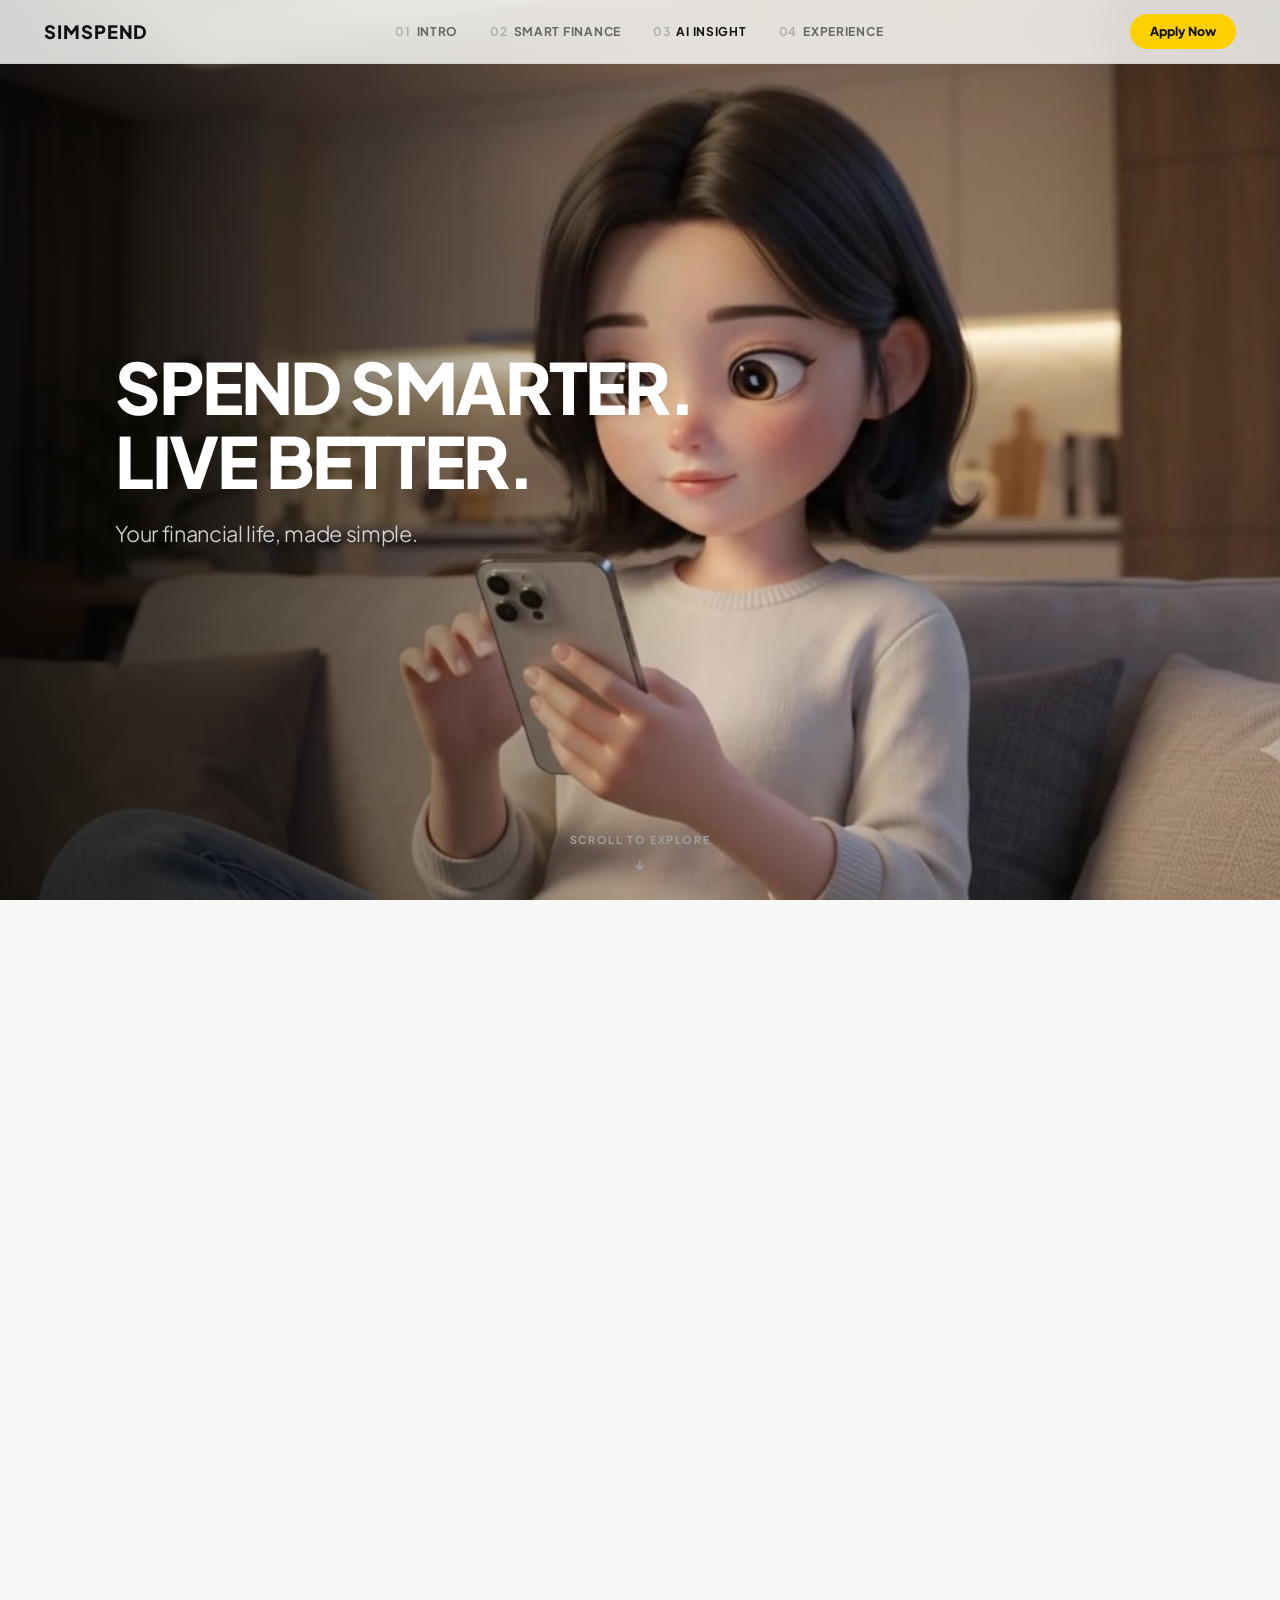
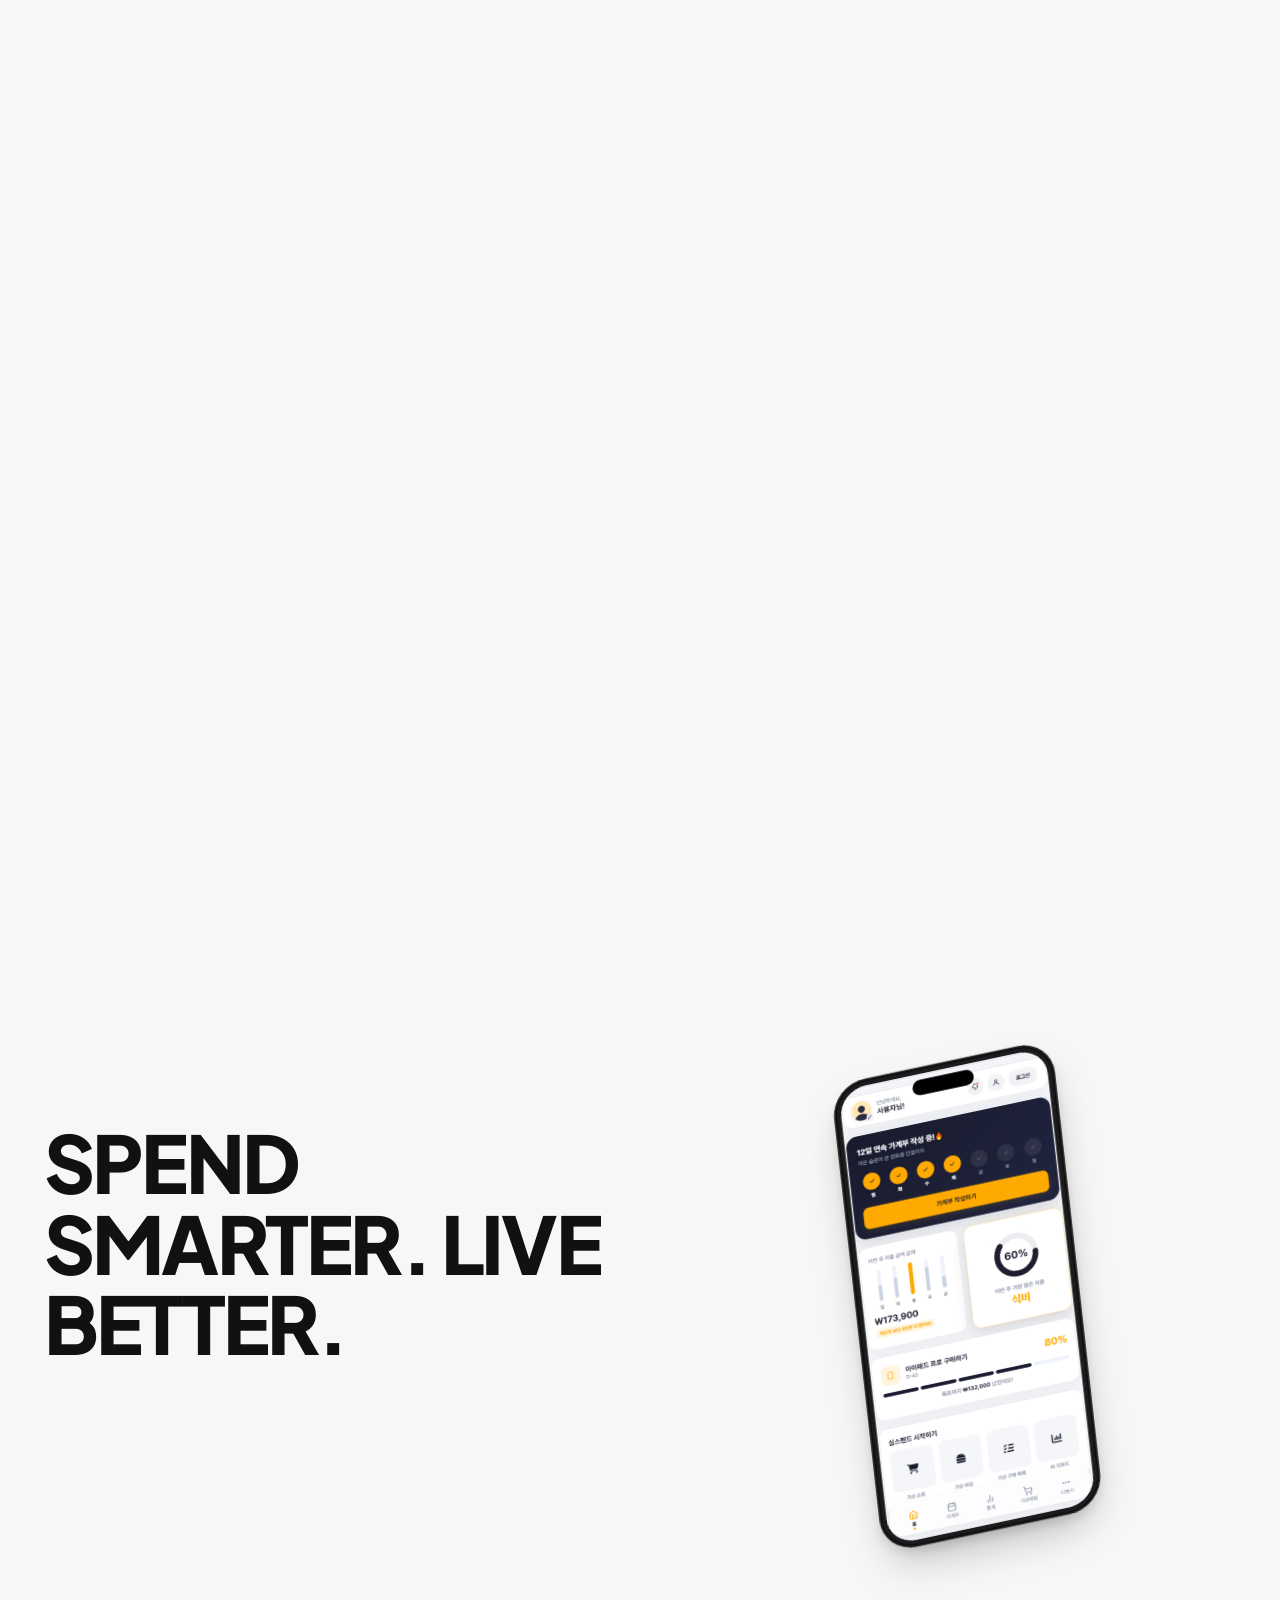
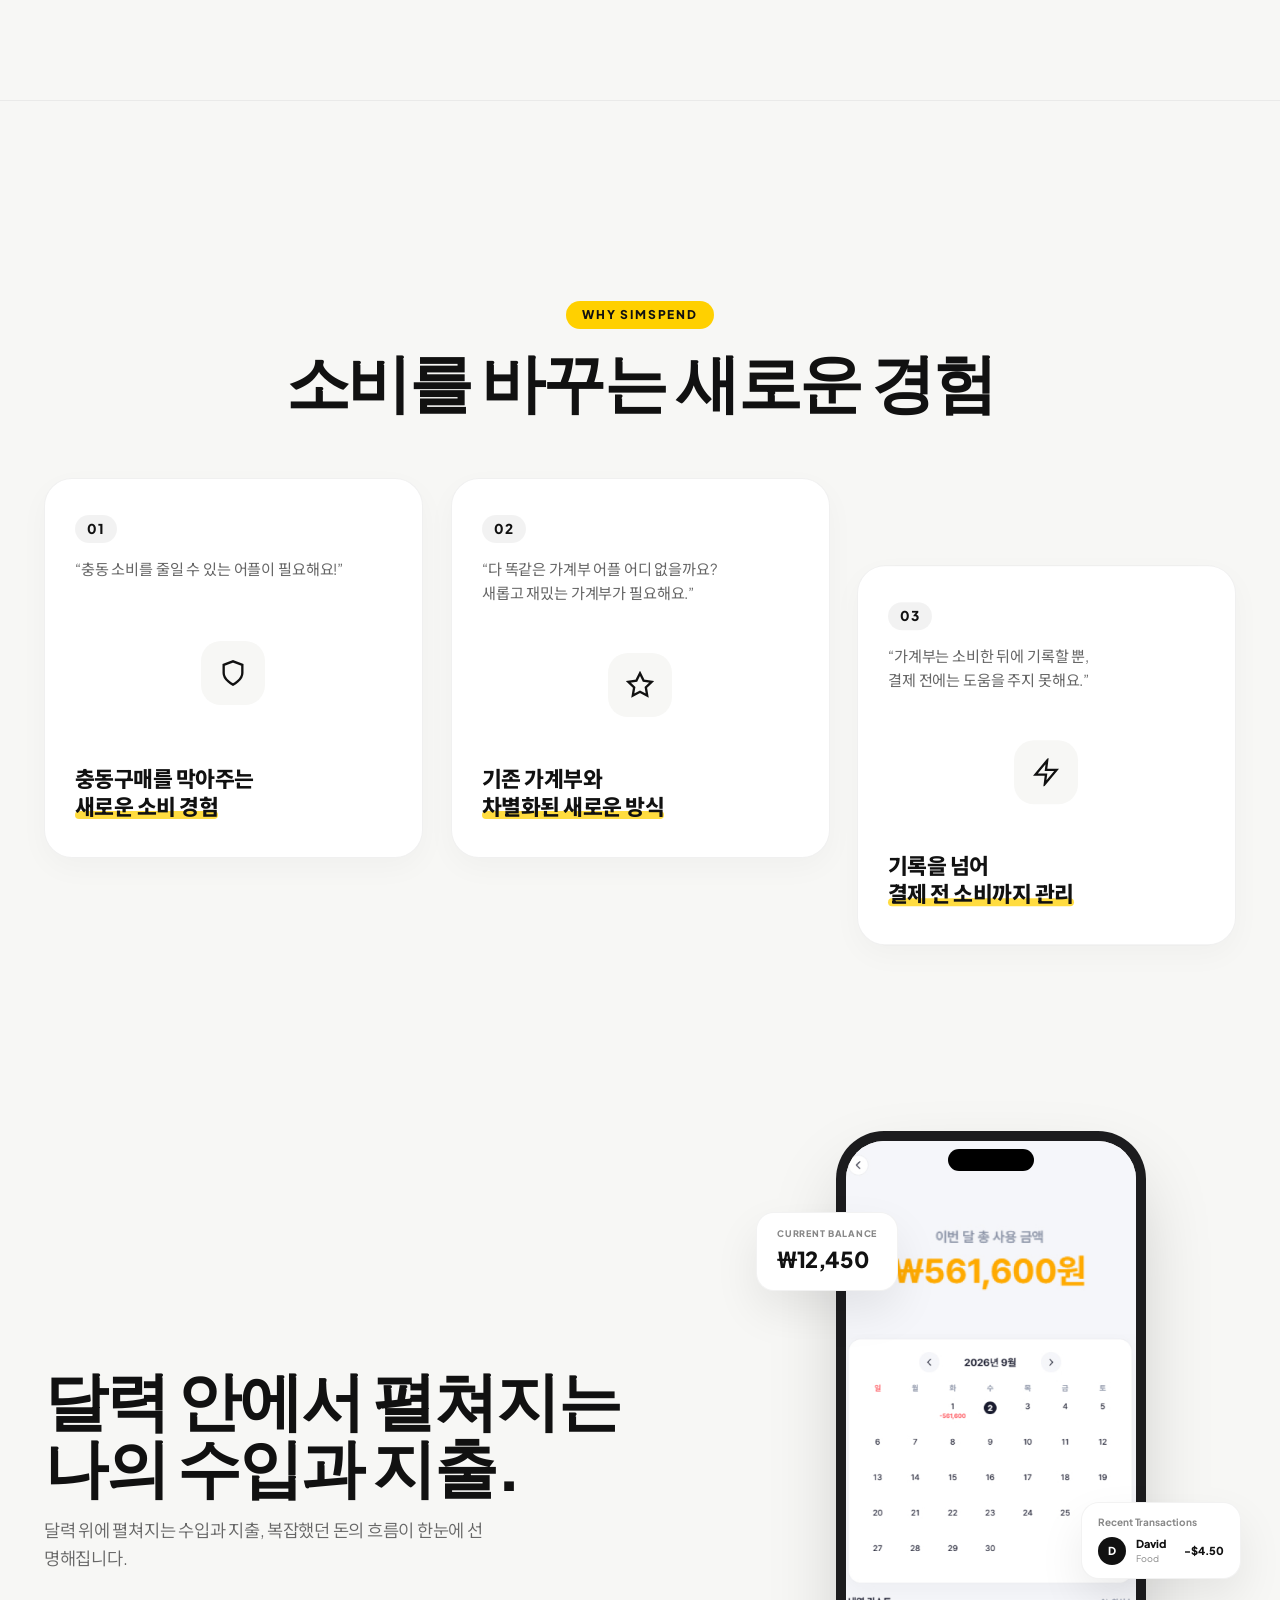
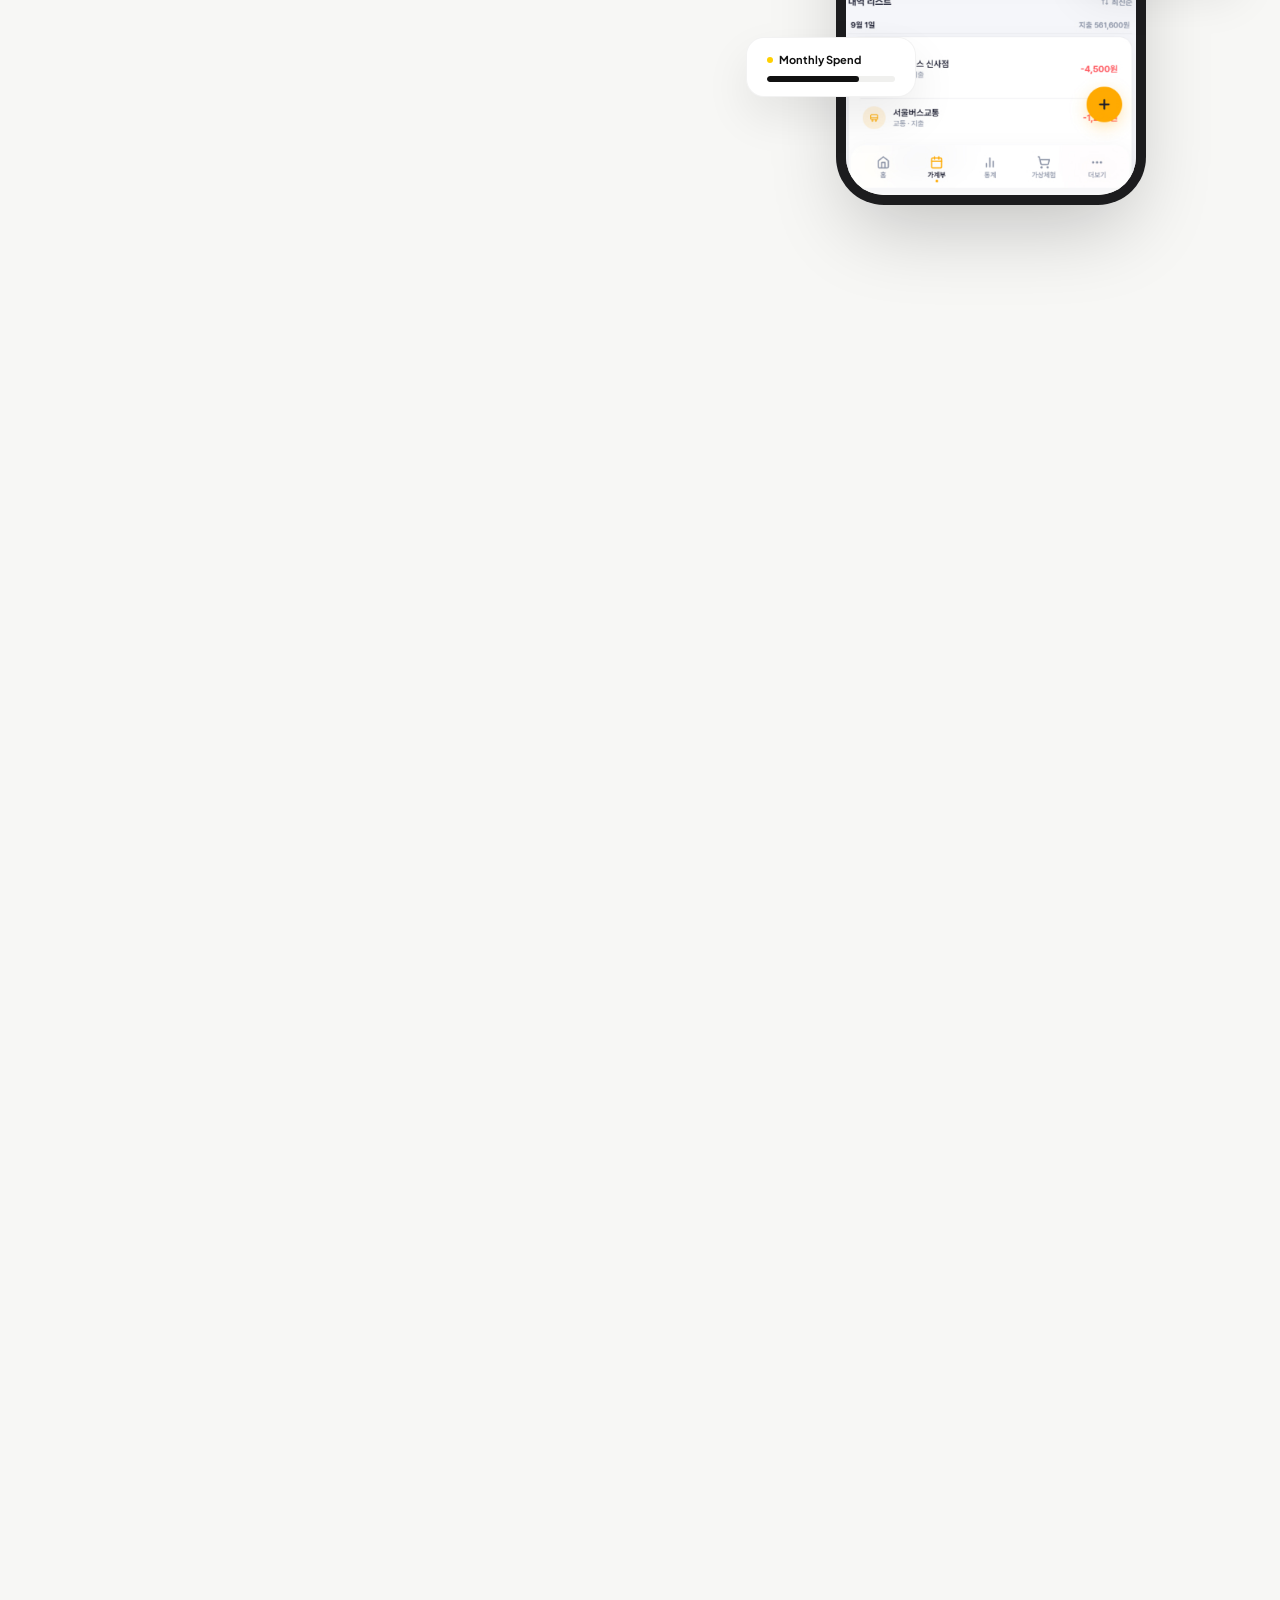
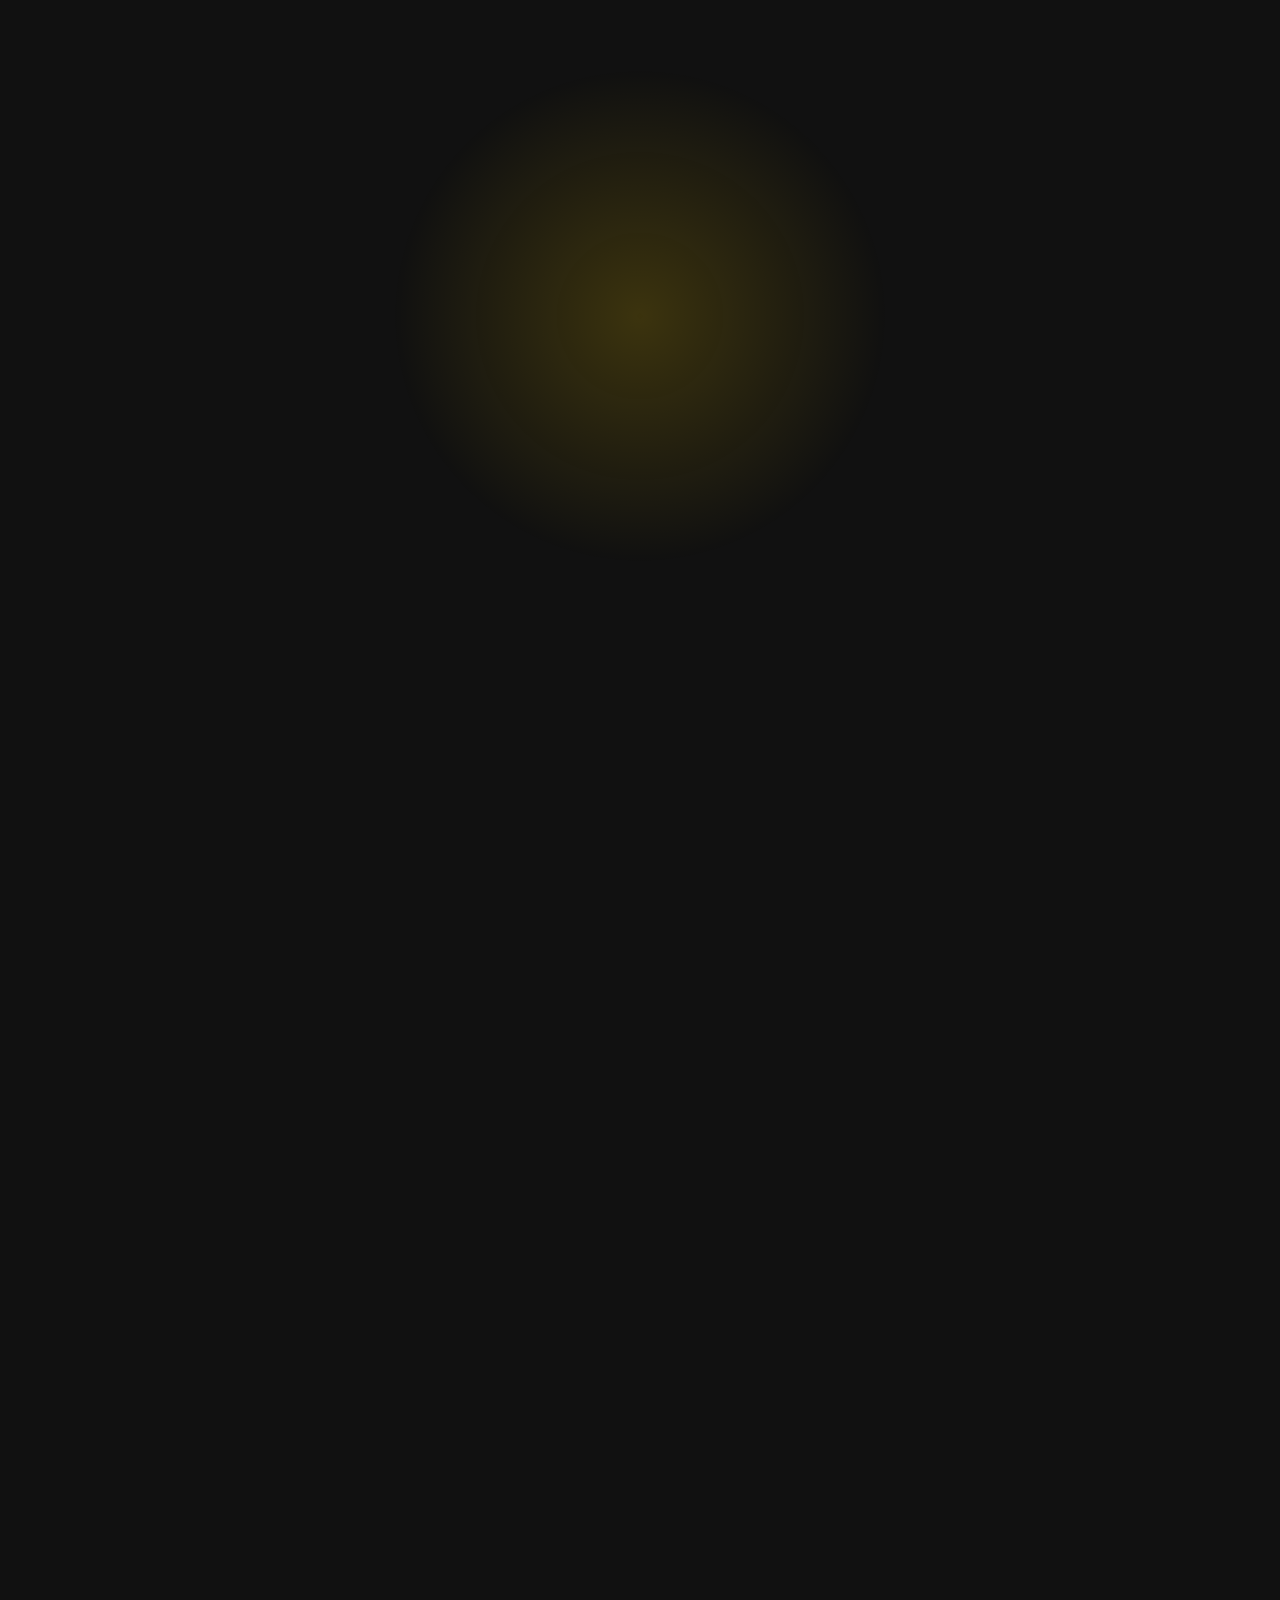
==== index.html @ 1545358c "초기 커밋" ====
<!DOCTYPE html>
<html lang="en">

<head>
  <meta charset="UTF-8">
  <meta name="viewport" content="width=device-width, initial-scale=1.0">
  <title>SimSpend — Spend Smarter. Live Better.</title>
  <meta name="description"
    content="SimSpend personal finance application — track spending, understand your money with cinematic clarity, and make smarter financial decisions with AI insights.">
  <link rel="preconnect" href="https://fonts.googleapis.com">
  <link rel="preconnect" href="https://fonts.gstatic.com" crossorigin>
  <link
    href="https://fonts.googleapis.com/css2?family=Noto+Sans+KR:wght@300;400;500&family=Plus+Jakarta+Sans:ital,wght@0,300;0,400;0,500;0,600;0,700;0,800;1,800&display=swap"
    rel="stylesheet">
  <link rel="stylesheet" href="style.css">
</head>

<body>

  <!-- 01. NAVIGATION -->
  <header class="site-header" id="site-header">
    <div class="nav-container">
      <a href="#hero" class="nav-logo">SIMSPEND</a>
      <nav class="nav-menu">
        <a href="#hero" class="nav-link active"><span class="num">01</span> INTRO</a>
        <a href="#overview" class="nav-link"><span class="num">02</span> SMART FINANCE</a>
        <a href="#insight" class="nav-link"><span class="num">03</span> AI INSIGHT</a>
        <a href="#experience" class="nav-link"><span class="num">04</span> EXPERIENCE</a>
      </nav>
      <a href="#experience" class="nav-cta">Apply Now</a>
    </div>
  </header>

  <!-- 01.5 SCROLL SCRUBBING HERO SECTION -->
  <section class="scroll-hero-section" id="scroll-hero">
    <div class="scroll-hero-sticky">
      <canvas id="hero-canvas" class="hero-canvas"></canvas>
      <div class="hero-gradient-overlay" id="hero-gradient-overlay"></div>
      <div class="hero-copy-container" id="hero-copy-container">
        <h1 class="scroll-hero-title">
          SPEND SMARTER.<br>
          LIVE BETTER.
        </h1>
        <p class="scroll-hero-subtitle">Your financial life, made simple.</p>
      </div>
      <div class="hero-ending-copy" id="hero-ending-copy">
        <h2 class="ending-copy-title">SimSPEND</h2>
        <p class="ending-copy-subtitle">새로운 소비의 시작</p>
      </div>
      <div class="scroll-explore" id="scroll-hero-explore">
        <span>SCROLL TO EXPLORE</span>
        <div class="scroll-arrow">↓</div>
      </div>
    </div>
  </section>

  <!-- 02. HERO SECTION -->
  <section class="hero-section" id="hero">
    <div class="container hero-container">
      <div class="hero-text-content">
        <h1 class="hero-title">
          <span class="hero-title-line-wrap"><span class="hero-title-line">SPEND</span></span>
          <span class="hero-title-line-wrap"><span class="hero-title-line">SMARTER. LIVE</span></span>
          <span class="hero-title-line-wrap"><span class="hero-title-line">BETTER.</span></span>
        </h1>
        <p class="hero-subtitle">Your financial life, made simple.</p>
      </div>

      <div class="hero-visual">
        <div class="phone-wrapper hero-phone-wrap">
          <div class="phone-glow"></div>
          <div class="phone-device hero-phone">
            <div class="phone-island"></div>
            <div class="phone-screen">
              <img src="design/01.jpg" alt="SimSpend App Screen" class="hero-phone-img">
            </div>
          </div>
        </div>
      </div>

      <div class="scroll-explore">
        <span>SCROLL TO EXPLORE</span>
        <div class="scroll-arrow">↓</div>
      </div>
    </div>
  </section>

  <!-- 02.5 CORE EXPERIENCE SECTION -->
  <section class="features-section" id="features">
    <div class="container features-container">
      <div class="features-header">
        <span class="features-tag">WHY SIMSPEND</span>
        <h2 class="section-title center">
          소비를 바꾸는 새로운 경험
        </h2>
      </div>

      <div class="features-grid">
        <!-- Pillar 1 -->
        <div class="feature-card">
          <div class="feature-card-top">
            <span class="feature-step">01</span>
            <p class="feature-user-quote">“충동 소비를 줄일 수 있는 어플이 필요해요!”</p>
          </div>
          <div class="feature-visual-box">
            <div class="visual-icon-wrap icon-shield">
              <svg width="28" height="28" viewBox="0 0 24 24" fill="none" stroke="currentColor" stroke-width="2">
                <path d="M12 22s8-4 8-10V5l-8-3-8 3v7c0 6 8 10 8 10z" />
              </svg>
            </div>
          </div>
          <div class="feature-card-bottom">
            <h3 class="feature-main-msg">충동구매를 막아주는<br><span class="accent-highlight">새로운 소비 경험</span></h3>
          </div>
        </div>

        <!-- Pillar 2 -->
        <div class="feature-card">
          <div class="feature-card-top">
            <span class="feature-step">02</span>
            <p class="feature-user-quote">“다 똑같은 가계부 어플 어디 없을까요?<br>새롭고 재밌는 가계부가 필요해요.”</p>
          </div>
          <div class="feature-visual-box">
            <div class="visual-icon-wrap icon-sparkle">
              <svg width="28" height="28" viewBox="0 0 24 24" fill="none" stroke="currentColor" stroke-width="2">
                <polygon
                  points="12 2 15.09 8.26 22 9.27 17 14.14 18.18 21.02 12 17.77 5.82 21.02 7 14.14 2 9.27 8.91 8.26 12 2" />
              </svg>
            </div>
          </div>
          <div class="feature-card-bottom">
            <h3 class="feature-main-msg">기존 가계부와<br><span class="accent-highlight">차별화된 새로운 방식</span></h3>
          </div>
        </div>

        <!-- Pillar 3 -->
        <div class="feature-card">
          <div class="feature-card-top">
            <span class="feature-step">03</span>
            <p class="feature-user-quote">“가계부는 소비한 뒤에 기록할 뿐,<br>결제 전에는 도움을 주지 못해요.”</p>
          </div>
          <div class="feature-visual-box">
            <div class="visual-icon-wrap icon-lightning">
              <svg width="28" height="28" viewBox="0 0 24 24" fill="none" stroke="currentColor" stroke-width="2">
                <polygon points="13 2 3 14 12 14 11 22 21 10 12 10 13 2" />
              </svg>
            </div>
          </div>
          <div class="feature-card-bottom">
            <h3 class="feature-main-msg">기록을 넘어<br><span class="accent-highlight">결제 전 소비까지 관리</span></h3>
          </div>
        </div>
      </div>
    </div>
  </section>

  <!-- 03. OVERVIEW SECTION -->
  <section class="overview-section" id="overview">
    <div class="overview-sticky-wrapper">
      <div class="container overview-container">

        <!-- LEFT FIXED TEXT COLUMN (PURE CROSS FADE) -->
        <div class="overview-text-column">

          <div class="overview-text-item active" data-step="0">
            <h2 class="section-title">
              달력 안에서 펼쳐지는<br>
              나의 수입과 지출.
            </h2>
            <p class="section-subtitle">
              달력 위에 펼쳐지는 수입과 지출, 복잡했던 돈의 흐름이 한눈에 선명해집니다.
            </p>
          </div>

          <div class="overview-text-item" data-step="1">
            <h2 class="section-title">
              복잡한 소비 지출 통계,<br>
              이제 더 명확하게.
            </h2>
            <p class="section-subtitle">
              복잡했던 통계를 더 단순하게, 필요한 정보는 더 명확하게 보여줍니다.
            </p>
          </div>

          <div class="overview-text-item" data-step="2">
            <h2 class="section-title">
              미리 경험하고,<br>
              달라지는 소비.
            </h2>
            <p class="section-subtitle">
              가상 구매와 가상 배달로 소비를 미리 경험하고, 실제 지출 전 선택을 확인할 수 있습니다.
            </p>
          </div>

          <div class="overview-text-item" data-step="3">
            <h2 class="section-title">
              미리 만나는,<br>
              새로운 소비 경험.
            </h2>
            <p class="section-subtitle">
              실제 소비 전 새로운 쇼핑 경험을 먼저 만나보세요.
            </p>
          </div>

        </div>

        <!-- RIGHT VERTICAL SLIDING MOCKUP COLUMN -->
        <div class="overview-visual-column">

          <!-- STEP 01 -->
          <div class="overview-phone-step active" data-step="0">
            <div class="phone-wrapper overview-phone-wrap">
              <div class="phone-device overview-phone">
                <div class="phone-island"></div>
                <div class="phone-screen">
                  <img src="design/02.jpg" alt="Overview Screen 02" class="overview-phone-img">
                </div>
              </div>
              <div class="floating-card card-balance">
                <div class="card-label">CURRENT BALANCE</div>
                <div class="card-value">₩12,450</div>
              </div>
              <div class="floating-card card-monthly">
                <div class="card-header-sm">
                  <span class="dot-indicator"></span>
                  <span>Monthly Spend</span>
                </div>
                <div class="card-bar-wrap">
                  <div class="card-bar-fill" style="width: 72%;"></div>
                </div>
              </div>
              <div class="floating-card card-transactions">
                <div class="card-tx-title">Recent Transactions</div>
                <div class="card-tx-row">
                  <div class="tx-avatar">D</div>
                  <div class="tx-meta">
                    <span class="name">David</span>
                    <span class="cat">Food</span>
                  </div>
                  <span class="price">-$4.50</span>
                </div>
              </div>
            </div>
          </div>

          <!-- STEP 02 -->
          <div class="overview-phone-step" data-step="1">
            <div class="phone-wrapper overview-phone-wrap">
              <div class="phone-device overview-phone">
                <div class="phone-island"></div>
                <div class="phone-screen">
                  <img src="design/03.jpg" alt="Overview Screen 03" class="overview-phone-img">
                </div>
              </div>
              <div class="floating-card card-balance">
                <div class="card-label">CURRENT BALANCE</div>
                <div class="card-value">₩12,450</div>
              </div>
              <div class="floating-card card-monthly">
                <div class="card-header-sm">
                  <span class="dot-indicator"></span>
                  <span>Monthly Spend</span>
                </div>
                <div class="card-bar-wrap">
                  <div class="card-bar-fill" style="width: 72%;"></div>
                </div>
              </div>
              <div class="floating-card card-transactions">
                <div class="card-tx-title">Recent Transactions</div>
                <div class="card-tx-row">
                  <div class="tx-avatar">D</div>
                  <div class="tx-meta">
                    <span class="name">David</span>
                    <span class="cat">Food</span>
                  </div>
                  <span class="price">-$4.50</span>
                </div>
              </div>
            </div>
          </div>

          <!-- STEP 03 -->
          <div class="overview-phone-step" data-step="2">
            <div class="phone-wrapper overview-phone-wrap">
              <div class="phone-device overview-phone">
                <div class="phone-island"></div>
                <div class="phone-screen">
                  <img src="design/04.jpg" alt="Overview Screen 04" class="overview-phone-img">
                </div>
              </div>
              <div class="floating-card card-balance">
                <div class="card-label">CURRENT BALANCE</div>
                <div class="card-value">₩12,450</div>
              </div>
              <div class="floating-card card-monthly">
                <div class="card-header-sm">
                  <span class="dot-indicator"></span>
                  <span>Monthly Spend</span>
                </div>
                <div class="card-bar-wrap">
                  <div class="card-bar-fill" style="width: 72%;"></div>
                </div>
              </div>
              <div class="floating-card card-transactions">
                <div class="card-tx-title">Recent Transactions</div>
                <div class="card-tx-row">
                  <div class="tx-avatar">D</div>
                  <div class="tx-meta">
                    <span class="name">David</span>
                    <span class="cat">Food</span>
                  </div>
                  <span class="price">-$4.50</span>
                </div>
              </div>
            </div>
          </div>

          <!-- STEP 04 -->
          <div class="overview-phone-step" data-step="3">
            <div class="phone-wrapper overview-phone-wrap">
              <div class="phone-device overview-phone">
                <div class="phone-island"></div>
                <div class="phone-screen">
                  <img src="design/05.jpg" alt="Overview Screen 05" class="overview-phone-img">
                </div>
              </div>
              <div class="floating-card card-balance">
                <div class="card-label">CURRENT BALANCE</div>
                <div class="card-value">₩12,450</div>
              </div>
              <div class="floating-card card-monthly">
                <div class="card-header-sm">
                  <span class="dot-indicator"></span>
                  <span>Monthly Spend</span>
                </div>
                <div class="card-bar-wrap">
                  <div class="card-bar-fill" style="width: 72%;"></div>
                </div>
              </div>
              <div class="floating-card card-transactions">
                <div class="card-tx-title">Recent Transactions</div>
                <div class="card-tx-row">
                  <div class="tx-avatar">D</div>
                  <div class="tx-meta">
                    <span class="name">David</span>
                    <span class="cat">Food</span>
                  </div>
                  <span class="price">-$4.50</span>
                </div>
              </div>
            </div>
          </div>



        </div>

      </div>
    </div>
  </section>


  <!-- 04. INSIGHT SECTION (DARK BG) -->
  <section class="insight-section" id="insight">
    <div class="insight-sticky-wrapper">
      <div class="container insight-container">

        <div class="insight-header">
          <h2 class="section-title light center">YOUR SPENDING, MADE CLEAR.</h2>
          <p class="section-subtitle light center">복잡한 소비 데이터는 간결하게, 필요한 인사이트는 더 선명하게.</p>
        </div>

        <div class="insight-visual">
          <div class="insight-radial-glow"></div>

          <div class="insight-fan-wrapper">
            <!-- 04.png (Outermost Left - 3rd Fan-out) -->
            <div class="insight-fan-item fan-left-3">
              <div class="phone-device insight-phone">
                <div class="phone-island"></div>
                <div class="phone-screen">
                  <img src="design/04.jpg" alt="Insight Screen 04" class="insight-phone-img">
                </div>
              </div>
            </div>

            <!-- 05.png (Middle Left - 2nd Fan-out) -->
            <div class="insight-fan-item fan-left-2">
              <div class="phone-device insight-phone">
                <div class="phone-island"></div>
                <div class="phone-screen">
                  <img src="design/05.jpg" alt="Insight Screen 05" class="insight-phone-img">
                </div>
              </div>
            </div>

            <!-- 08.png (Inner Left - 1st Fan-out) -->
            <div class="insight-fan-item fan-left-1">
              <div class="phone-device insight-phone">
                <div class="phone-island"></div>
                <div class="phone-screen">
                  <img src="design/08.jpg" alt="Insight Screen 08" class="insight-phone-img">
                </div>
              </div>
            </div>

            <!-- 01.png (Center Main - Always Center) -->
            <div class="insight-fan-item fan-center-main">
              <div class="phone-device insight-phone main-phone">
                <div class="phone-island"></div>
                <div class="phone-screen">
                  <img src="design/01.jpg" alt="Insight Screen 01" class="insight-phone-img">
                </div>
              </div>
            </div>

            <!-- 02.png (Inner Right - 1st Fan-out) -->
            <div class="insight-fan-item fan-right-1">
              <div class="phone-device insight-phone">
                <div class="phone-island"></div>
                <div class="phone-screen">
                  <img src="design/02.jpg" alt="Insight Screen 02" class="insight-phone-img">
                </div>
              </div>
            </div>

            <!-- 07.png (Middle Right - 2nd Fan-out) -->
            <div class="insight-fan-item fan-right-2">
              <div class="phone-device insight-phone">
                <div class="phone-island"></div>
                <div class="phone-screen">
                  <img src="design/07.jpg" alt="Insight Screen 07" class="insight-phone-img">
                </div>
              </div>
            </div>

            <!-- 03.png (Outermost Right - 3rd Fan-out) -->
            <div class="insight-fan-item fan-right-3">
              <div class="phone-device insight-phone">
                <div class="phone-island"></div>
                <div class="phone-screen">
                  <img src="design/03.jpg" alt="Insight Screen 03" class="insight-phone-img">
                </div>
              </div>
            </div>
          </div>

        </div>

        <p class="insight-footer-text">Understand your spending. Make better decisions.</p>
      </div>
    </div>
  </section>




  <!-- 05. APP EXPERIENCE & CTA SECTION -->
  <section class="experience-section" id="experience">
    <div class="container experience-container">
      <div class="experience-header">
        <h2 class="experience-title">이제, 당신의 차례입니다.</h2>
        <p class="experience-subtitle">새로운 소비를 만나는 가장 쉬운 방법.</p>
      </div>

      <div class="experience-phone-wrapper">
        <div class="phone-device cta-phone">
          <div class="phone-island"></div>
          <div class="phone-screen cta-phone-screen">
            <div class="cta-app-bar">
              <span class="cta-app-brand">SimSPEND</span>
            </div>

            <div class="cta-qr-container">
              <p class="cta-qr-header">직접 경험해 보세요</p>
              <div class="cta-qr-frame">
                <img src="design/qr.jpg" alt="SimSpend QR Code" class="cta-qr-img">
              </div>
              <span class="cta-qr-tag">SCAN TO EXPERIENCE</span>
            </div>

            <div class="cta-app-bottom-space"></div>
          </div>
        </div>
      </div>

      <div class="experience-footer">
        <p class="experience-cta-text">QR을 스캔하고 SimSPEND를 경험해보세요.</p>
        <div class="experience-meta">
          SIMSPEND | PERSONAL FINANCE APPLICATION UI / UX DESIGN | 2026
        </div>
      </div>
    </div>
  </section>


  <!-- 07. FOOTER -->
  <footer class="site-footer">
    <div class="container footer-container">
      <div class="footer-left">
        <a href="#hero" class="footer-logo">SIMSPEND</a>
      </div>
      <div class="footer-center">
        <span>© 2026 SIMSPEND. CINEMATIC FINTECH EXPERIENCE.</span>
      </div>
      <div class="footer-right">
        <a href="#">Privacy Policy</a>
        <a href="#">Terms of Service</a>
        <a href="#">Security</a>
        <a href="#">Status</a>
      </div>
    </div>
  </footer>

  <script src="main.js"></script>
</body>

</html>
---- style.css ----
/* ==========================================================================
   SIMSPEND - LANDING PAGE DESIGN SYSTEM & STYLESHEET
   ========================================================================== */

/* --- RESET & DESIGN TOKENS --- */
*, *::before, *::after {
  box-sizing: border-box;
  margin: 0;
  padding: 0;
}

:root {
  --bg-light: #F7F7F5;
  --bg-dark: #111111;
  --text-dark: #111111;
  --text-muted: #666666;
  --text-light: #FFFFFF;
  --text-dark-muted: #888888;
  --accent-yellow: #FFD000;
  --accent-yellow-hover: #FFE033;
  --border-light: rgba(0, 0, 0, 0.08);
  --border-dark: rgba(255, 255, 255, 0.12);
  --font-family: 'Plus Jakarta Sans', -apple-system, BlinkMacSystemFont, 'Segoe UI', Roboto, sans-serif;
  --header-height: 64px;
}

html {
  font-family: var(--font-family);
  background-color: var(--bg-light);
  color: var(--text-dark);
  scroll-behavior: smooth;
  -webkit-font-smoothing: antialiased;
}

body {
  overflow-x: hidden;
  line-height: 1.5;
}

a {
  color: inherit;
  text-decoration: none;
}

/* --- LAYOUT CONTAINER --- */
.container {
  width: 100%;
  max-width: 1240px;
  margin: 0 auto;
  padding: 0 24px;
}

/* --- TYPOGRAPHY UTILITIES --- */
.section-title {
  font-size: clamp(2.4rem, 5vw, 4.2rem);
  font-weight: 800;
  line-height: 1.05;
  letter-spacing: -0.035em;
  color: var(--text-dark);
  text-transform: uppercase;
}

.section-title.light {
  color: var(--text-light);
}

.section-title.center {
  text-align: center;
}

.section-subtitle {
  font-family: 'Plus Jakarta Sans', 'Noto Sans KR', -apple-system, BlinkMacSystemFont, 'Segoe UI', Roboto, sans-serif;
  font-size: 1.1rem;
  color: var(--text-muted);
  font-weight: 350;
  letter-spacing: -0.015em;
  line-height: 1.6;
  margin-top: 1rem;
  max-width: 440px;
}

.section-subtitle.light {
  color: #999999;
}


/* ==========================================================================
   01. NAVIGATION
   ========================================================================== */
.site-header {
  position: fixed;
  top: 0;
  left: 0;
  width: 100%;
  height: var(--header-height);
  z-index: 1000;
  background: rgba(247, 247, 245, 0.85);
  backdrop-filter: blur(16px);
  -webkit-backdrop-filter: blur(16px);
  border-bottom: 1px solid rgba(0, 0, 0, 0.05);
  transition: background 0.3s ease, border-color 0.3s ease;
}

.site-header.scrolled {
  background: rgba(247, 247, 245, 0.95);
  box-shadow: 0 4px 20px rgba(0, 0, 0, 0.04);
}

.nav-container {
  max-width: 1240px;
  height: 100%;
  margin: 0 auto;
  padding: 0 24px;
  display: flex;
  align-items: center;
  justify-content: space-between;
}

.nav-logo {
  font-size: 1.15rem;
  font-weight: 800;
  letter-spacing: 0.05em;
  color: var(--text-dark);
}

.nav-menu {
  display: flex;
  align-items: center;
  gap: 32px;
}

.nav-link {
  font-size: 0.75rem;
  font-weight: 700;
  letter-spacing: 0.06em;
  color: var(--text-muted);
  transition: color 0.2s ease;
  display: flex;
  align-items: center;
  gap: 6px;
}

.nav-link .num {
  color: #AAAAAA;
  font-weight: 600;
}

.nav-link:hover, .nav-link.active {
  color: var(--text-dark);
}

.nav-cta {
  background: var(--accent-yellow);
  color: var(--text-dark);
  font-size: 0.78rem;
  font-weight: 800;
  padding: 8px 20px;
  border-radius: 999px;
  position: relative;
  overflow: hidden;
  transition: transform 0.3s cubic-bezier(0.16, 1, 0.3, 1), background 0.3s ease, box-shadow 0.3s ease;
}

.nav-cta::after {
  content: '';
  position: absolute;
  top: -50%;
  left: -75%;
  width: 50%;
  height: 200%;
  background: linear-gradient(
    90deg,
    rgba(255, 255, 255, 0) 0%,
    rgba(255, 255, 255, 0.5) 50%,
    rgba(255, 255, 255, 0) 100%
  );
  transform: rotate(25deg);
  transition: transform 0.6s cubic-bezier(0.19, 1, 0.22, 1);
  pointer-events: none;
}

.nav-cta:hover {
  background: var(--accent-yellow-hover);
  transform: translateY(-2px) scale(1.03);
  box-shadow: 0 6px 18px rgba(255, 208, 0, 0.35);
}

.nav-cta:hover::after {
  transform: translate(260%, 0) rotate(25deg);
}


/* ==========================================================================
   02. HERO SECTION
   ========================================================================== */
.hero-section {
  position: relative;
  min-height: 100vh;
  padding-top: calc(var(--header-height) + 40px);
  padding-bottom: 60px;
  display: flex;
  align-items: center;
  background-color: var(--bg-light);
  overflow: hidden;
}

.hero-container {
  display: grid;
  grid-template-columns: 1.1fr 1fr;
  align-items: center;
  gap: 40px;
  width: 100%;
}

.hero-text-content {
  z-index: 2;
}

.hero-title {
  font-size: clamp(3.2rem, 6.2vw, 5.6rem);
  font-weight: 800;
  line-height: 1.02;
  letter-spacing: -0.035em;
  color: var(--text-dark);
  text-transform: uppercase;
}

.hero-title-line-wrap {
  display: block;
  overflow: hidden;
}

.hero-title-line {
  display: block;
  will-change: transform, opacity;
}

.hero-subtitle {
  font-size: 1.25rem;
  color: var(--text-muted);
  font-weight: 500;
  margin-top: 1.75rem;
}

.hero-visual {
  display: flex;
  justify-content: center;
  align-items: center;
  position: relative;
}

.hero-phone-wrap {
  transform: rotate(-6deg) translateY(-10px);
  transition: transform 0.5s ease;
}

.hero-phone-wrap:hover {
  transform: rotate(-3deg) translateY(-18px);
}

.scroll-explore {
  position: absolute;
  bottom: 24px;
  left: 50%;
  transform: translateX(-50%);
  display: flex;
  flex-direction: column;
  align-items: center;
  gap: 6px;
  font-size: 0.68rem;
  font-weight: 700;
  letter-spacing: 0.15em;
  color: #A0A0A0;
  z-index: 5;
  transition: opacity 0.1s linear;
}

.scroll-arrow {
  font-size: 0.9rem;
  animation: bounce 2s infinite ease-in-out;
}

@keyframes bounce {
  0%, 100% { transform: translateY(0); }
  50% { transform: translateY(6px); }
}


/* ==========================================================================
   IPHONE MOCKUP VECTOR SYSTEM
   ========================================================================== */
.phone-wrapper {
  position: relative;
  display: inline-block;
}

.phone-glow {
  position: absolute;
  top: 50%;
  left: 50%;
  transform: translate(-50%, -50%);
  width: 120%;
  height: 120%;
  background: radial-gradient(circle, rgba(255, 208, 0, 0.22) 0%, rgba(255, 208, 0, 0) 70%);
  pointer-events: none;
  z-index: 0;
}

.phone-device {
  position: relative;
  width: 310px;
  height: 630px;
  background: #1C1C1E;
  border-radius: 46px;
  padding: 10px;
  box-shadow: 
    0 30px 60px -15px rgba(0, 0, 0, 0.25),
    0 10px 20px -5px rgba(0, 0, 0, 0.15),
    inset 0 0 0 2px rgba(255, 255, 255, 0.12),
    inset 0 0 0 4px rgba(0, 0, 0, 0.6);
  z-index: 1;
}

.hero-phone {
  width: 310px;
  height: auto;
  aspect-ratio: 402 / 874;
  border-radius: 48px;
}

.phone-island {
  position: absolute;
  top: 18px;
  left: 50%;
  transform: translateX(-50%);
  width: 86px;
  height: 22px;
  background: #000000;
  border-radius: 20px;
  z-index: 20;
}

.phone-screen {
  position: relative;
  width: 100%;
  height: 100%;
  background: #FAF9F6;
  border-radius: 38px;
  overflow: hidden;
  display: flex;
  flex-direction: column;
  font-family: var(--font-family);
  color: #111;
}

.hero-phone-img {
  width: 100%;
  height: 100%;
  object-fit: cover;
  object-position: top center;
  display: block;
}

/* Phone Screen App UI Components */
.app-status-bar {
  display: flex;
  justify-content: space-between;
  align-items: center;
  padding: 14px 22px 4px 24px;
  font-size: 11px;
  font-weight: 700;
  color: #111;
  z-index: 5;
}

.app-status-bar.light-bar {
  color: #FFF;
}

.app-header {
  display: flex;
  justify-content: space-between;
  align-items: center;
  padding: 10px 20px;
}

.user-profile {
  display: flex;
  align-items: center;
  gap: 10px;
}

.user-profile .avatar {
  width: 36px;
  height: 36px;
  border-radius: 50%;
  overflow: hidden;
  border: 1.5px solid #FFF;
  box-shadow: 0 2px 6px rgba(0,0,0,0.1);
}

.user-profile .avatar img {
  width: 100%;
  height: 100%;
  object-fit: cover;
}

.user-profile .greeting {
  display: block;
  font-size: 10px;
  color: #888;
  font-weight: 600;
}

.user-profile .user-name {
  display: block;
  font-size: 13px;
  font-weight: 800;
  color: #111;
  line-height: 1.1;
}

.app-icon-btn {
  width: 32px;
  height: 32px;
  background: #FFFFFF;
  border-radius: 50%;
  display: flex;
  align-items: center;
  justify-content: center;
  box-shadow: 0 2px 8px rgba(0,0,0,0.06);
}

.app-balance-card {
  background: #FFFFFF;
  margin: 8px 16px;
  padding: 16px;
  border-radius: 20px;
  box-shadow: 0 10px 25px rgba(0,0,0,0.04);
  border: 1px solid rgba(0,0,0,0.03);
}

.balance-label {
  font-size: 10px;
  font-weight: 700;
  color: #888;
  text-transform: uppercase;
  letter-spacing: 0.5px;
}

.balance-amount {
  font-size: 26px;
  font-weight: 800;
  color: #111;
  margin: 2px 0 4px 0;
  letter-spacing: -0.03em;
}

.balance-change.positive {
  display: inline-flex;
  align-items: center;
  gap: 4px;
  font-size: 10px;
  font-weight: 700;
  color: #00B050;
  background: rgba(0, 176, 80, 0.08);
  padding: 3px 8px;
  border-radius: 99px;
}

.app-actions-grid {
  display: grid;
  grid-template-columns: repeat(4, 1fr);
  gap: 8px;
  margin: 10px 16px;
}

.action-item {
  display: flex;
  flex-direction: column;
  align-items: center;
  gap: 4px;
}

.action-icon {
  width: 44px;
  height: 44px;
  background: #FFFFFF;
  border-radius: 14px;
  display: flex;
  align-items: center;
  justify-content: center;
  font-size: 14px;
  font-weight: 700;
  box-shadow: 0 4px 12px rgba(0,0,0,0.04);
}

.action-item span {
  font-size: 9px;
  font-weight: 700;
  color: #666;
}

.app-chart-section {
  background: #FFFFFF;
  margin: 10px 16px;
  padding: 14px;
  border-radius: 20px;
  box-shadow: 0 10px 25px rgba(0,0,0,0.04);
}

.chart-header {
  display: flex;
  justify-content: space-between;
  font-size: 11px;
  font-weight: 700;
  margin-bottom: 12px;
}

.chart-val {
  color: var(--text-dark);
}

.mini-chart {
  display: flex;
  align-items: flex-end;
  justify-content: space-between;
  height: 65px;
  padding-top: 10px;
}

.chart-bar {
  width: 12%;
  height: var(--h);
  background: #EAEAE6;
  border-radius: 6px;
  position: relative;
  display: flex;
  justify-content: center;
  transition: background 0.3s ease;
}

.chart-bar.active {
  background: var(--text-dark);
}

.chart-bar span {
  position: absolute;
  bottom: -16px;
  font-size: 8px;
  font-weight: 700;
  color: #AAA;
}

.app-transactions-preview {
  margin: 16px 16px 0 16px;
}

.tx-header {
  display: flex;
  justify-content: space-between;
  align-items: center;
  font-size: 11px;
  font-weight: 700;
  margin-bottom: 8px;
}

.tx-header a {
  font-size: 10px;
  color: #888;
}

.tx-list {
  display: flex;
  flex-direction: column;
  gap: 8px;
}

.tx-item {
  display: flex;
  align-items: center;
  gap: 10px;
  background: #FFFFFF;
  padding: 10px 12px;
  border-radius: 14px;
  box-shadow: 0 2px 8px rgba(0,0,0,0.03);
}

.tx-icon {
  width: 30px;
  height: 30px;
  border-radius: 10px;
  background: #F0F0EE;
  display: flex;
  align-items: center;
  justify-content: center;
  font-size: 12px;
  font-weight: 700;
}

.tx-info {
  flex: 1;
}

.tx-title {
  font-size: 11px;
  font-weight: 800;
}

.tx-sub {
  font-size: 9px;
  color: #888;
}

.tx-amount {
  font-size: 11px;
  font-weight: 800;
  color: #111;
}


/* ==========================================================================
   03. OVERVIEW SECTION (FIXED LEFT TEXT FADE + RIGHT MOCKUP VERTICAL SLIDE)
   ========================================================================== */
.overview-section {
  position: relative;
  height: 400vh;
  background-color: var(--bg-light);
}

.overview-sticky-wrapper {
  position: sticky;
  top: 0;
  height: 100vh;
  width: 100%;
  overflow: hidden;
  display: flex;
  align-items: center;
  justify-content: center;
}

.overview-container {
  display: grid;
  grid-template-columns: 1.15fr 0.85fr;
  align-items: center;
  gap: 40px;
  width: 100%;
  max-width: 1240px;
  margin: 0 auto;
  padding: 0 24px;
}

/* LEFT FIXED TEXT COLUMN - PURE CROSS FADE, NO MOVEMENT */
.overview-text-column {
  position: relative;
  min-height: 240px;
  display: flex;
  align-items: center;
}

.overview-text-item {
  position: absolute;
  top: 50%;
  left: 0;
  transform: translateY(calc(-50% + 12px));
  width: 100%;
  opacity: 0;
  transition: opacity 0.55s cubic-bezier(0.16, 1, 0.3, 1), transform 0.55s cubic-bezier(0.16, 1, 0.3, 1);
  pointer-events: none;
}

.overview-text-item .section-title {
  white-space: nowrap;
}

.overview-text-item.active {
  opacity: 1;
  transform: translateY(-50%);
  pointer-events: auto;
}

/* RIGHT VISUAL COLUMN - VERTICAL SLIDE WITH DEPTH */
.overview-visual-column {
  position: relative;
  height: 640px;
  display: flex;
  align-items: center;
  justify-content: center;
}

.overview-phone-step {
  position: absolute;
  top: 50%;
  left: 50%;
  transform: translate(-50%, -50%) translateY(90vh) scale(0.92);
  opacity: 0;
  transition: transform 0.6s cubic-bezier(0.16, 1, 0.3, 1), opacity 0.6s ease;
  pointer-events: none;
}

.overview-phone-step.active {
  transform: translate(-50%, -50%) translateY(0vh) scale(1);
  opacity: 1;
  pointer-events: auto;
  z-index: 2;
}

.overview-phone-step.exit-up {
  transform: translate(-50%, -50%) translateY(-90vh) scale(0.92);
  opacity: 0;
  pointer-events: none;
  z-index: 1;
}

.overview-phone-step.exit-down {
  transform: translate(-50%, -50%) translateY(90vh) scale(0.92);
  opacity: 0;
  pointer-events: none;
  z-index: 1;
}

.overview-phone {
  width: 310px;
  height: auto;
  aspect-ratio: 402 / 874;
  border-radius: 48px;
  position: relative;
  box-shadow: 0 35px 80px -15px rgba(0, 0, 0, 0.22);
}

.overview-phone .phone-screen {
  border-radius: 38px;
  overflow: hidden;
  position: relative;
  width: 100%;
  height: 100%;
  background: #FAF9F6;
}

.overview-phone-img {
  width: 100%;
  height: 100%;
  object-fit: cover;
  object-position: top center;
  display: block;
}

.analytics-header {
  display: flex;
  justify-content: space-between;
  align-items: center;
  margin-bottom: 16px;
}

.app-logo-text {
  font-size: 13px;
  font-weight: 800;
  letter-spacing: -0.02em;
}

.period-pill {
  font-size: 9px;
  font-weight: 700;
  background: #EBEBE8;
  padding: 3px 8px;
  border-radius: 99px;
  color: #666;
}

.donut-chart-box {
  background: #FFFFFF;
  padding: 16px;
  border-radius: 20px;
  box-shadow: 0 10px 30px rgba(0,0,0,0.05);
  display: flex;
  flex-direction: column;
  align-items: center;
}

.donut-title {
  font-size: 10px;
  font-weight: 700;
  color: #888;
  margin-bottom: 12px;
  text-transform: uppercase;
}

.donut-ring {
  position: relative;
  width: 140px;
  height: 140px;
}

.circular-chart {
  display: block;
  margin: 0 auto;
  max-width: 100%;
  max-height: 100%;
}

.circle-bg {
  fill: none;
  stroke: #F0F0EE;
  stroke-width: 3.8;
}

.circle-segment {
  fill: none;
  stroke-width: 3.8;
  stroke-linecap: round;
}

.seg-1 { stroke: #111111; }
.seg-2 { stroke: #888888; }
.seg-3 { stroke: var(--accent-yellow); }

.donut-center {
  position: absolute;
  top: 50%;
  left: 50%;
  transform: translate(-50%, -50%);
  text-align: center;
}

.donut-amount {
  display: block;
  font-size: 14px;
  font-weight: 800;
  color: #111;
}

.donut-sub {
  font-size: 8px;
  color: #888;
  font-weight: 600;
}

.legend-list {
  background: #FFFFFF;
  margin-top: 12px;
  padding: 12px 14px;
  border-radius: 16px;
  display: flex;
  flex-direction: column;
  gap: 8px;
  box-shadow: 0 6px 20px rgba(0,0,0,0.03);
}

.legend-item {
  display: flex;
  align-items: center;
  font-size: 10px;
  font-weight: 700;
}

.legend-item .dot {
  width: 8px;
  height: 8px;
  border-radius: 50%;
  margin-right: 8px;
}

.dot-1 { background: #111; }
.dot-2 { background: #888; }
.dot-3 { background: var(--accent-yellow); }

.legend-item .val {
  margin-left: auto;
  color: #666;
}

.weekly-trends {
  background: #FFFFFF;
  margin-top: 12px;
  padding: 12px 14px;
  border-radius: 16px;
  box-shadow: 0 6px 20px rgba(0,0,0,0.03);
}

.trends-title {
  font-size: 10px;
  font-weight: 700;
  color: #888;
  margin-bottom: 8px;
}

.trend-lines {
  display: flex;
  align-items: flex-end;
  gap: 6px;
  height: 35px;
}

.t-bar {
  flex: 1;
  background: #111;
  border-radius: 4px;
}


/* --- FLOATING HTML CARDS --- */
.floating-card {
  position: absolute;
  background: #FFFFFF;
  border-radius: 18px;
  padding: 14px 20px;
  box-shadow: 0 20px 45px rgba(0, 0, 0, 0.08);
  border: 1px solid rgba(0, 0, 0, 0.05);
  z-index: 10;
  transition: transform 0.3s ease, box-shadow 0.3s ease;
  white-space: nowrap;
}

.floating-card:hover {
  transform: translateY(-4px);
  box-shadow: 0 25px 55px rgba(0, 0, 0, 0.14);
}

/* Card 1: Balance */
.card-balance {
  top: 12%;
  left: -80px;
}

.card-balance .card-label {
  font-size: 9px;
  font-weight: 800;
  letter-spacing: 0.08em;
  color: #888888;
}

.card-balance .card-value {
  font-size: 22px;
  font-weight: 800;
  color: #111111;
  margin-top: 2px;
  letter-spacing: -0.02em;
}

/* Card 2: Monthly Spend */
.card-monthly {
  bottom: 16%;
  left: -90px;
  min-width: 170px;
}

.card-header-sm {
  display: flex;
  align-items: center;
  gap: 6px;
  font-size: 11px;
  font-weight: 700;
  color: #111;
}

.dot-indicator {
  width: 6px;
  height: 6px;
  border-radius: 50%;
  background: var(--accent-yellow);
}

.card-bar-wrap {
  width: 100%;
  height: 6px;
  background: #F0F0EE;
  border-radius: 99px;
  margin-top: 8px;
  overflow: hidden;
}

.card-bar-fill {
  height: 100%;
  background: #111111;
  border-radius: 99px;
}

/* Card 3: Transactions */
.card-transactions {
  top: 55%;
  right: -95px;
  padding: 12px 16px;
}

.card-tx-title {
  font-size: 10px;
  font-weight: 700;
  color: #888;
  margin-bottom: 6px;
}

.card-tx-row {
  display: flex;
  align-items: center;
  gap: 10px;
}

.tx-avatar {
  width: 28px;
  height: 28px;
  background: #111111;
  color: #FFFFFF;
  border-radius: 50%;
  display: flex;
  align-items: center;
  justify-content: center;
  font-size: 11px;
  font-weight: 800;
}

.tx-meta {
  display: flex;
  flex-direction: column;
}

.tx-meta .name {
  font-size: 11px;
  font-weight: 800;
  color: #111;
}

.tx-meta .cat {
  font-size: 9px;
  color: #888;
}

.card-tx-row .price {
  font-size: 11px;
  font-weight: 800;
  color: #111;
  margin-left: 8px;
}


/* ==========================================================================
   04. INSIGHT SECTION (PINNED SCROLL & FAN-OUT REVEAL)
   ========================================================================== */
.insight-section {
  position: relative;
  height: 500vh;
  background-color: var(--bg-dark);
  color: var(--text-light);
}

.insight-sticky-wrapper {
  position: sticky;
  top: 0;
  height: 100vh;
  width: 100%;
  overflow: hidden;
  display: flex;
  align-items: center;
  justify-content: center;
}

.insight-container {
  display: flex;
  flex-direction: column;
  align-items: center;
  text-align: center;
  width: 100%;
  max-width: 1240px;
  margin: 0 auto;
  padding: 0 24px;
}

.insight-header {
  opacity: 0;
  transition: opacity 0.3s ease;
  margin-bottom: 24px;
  display: flex;
  flex-direction: column;
  align-items: center;
  text-align: center;
}

.insight-header .section-subtitle {
  margin-left: auto;
  margin-right: auto;
  text-align: center;
  max-width: 100%;
  white-space: nowrap;
}

.insight-visual {
  position: relative;
  display: flex;
  justify-content: center;
  align-items: center;
  width: 100%;
  height: 600px;
}

.insight-radial-glow {
  position: absolute;
  top: 50%;
  left: 50%;
  transform: translate(-50%, -50%);
  width: 500px;
  height: 500px;
  background: radial-gradient(circle, rgba(255, 208, 0, 0.18) 0%, rgba(255, 208, 0, 0) 70%);
  pointer-events: none;
}

.insight-fan-wrapper {
  position: relative;
  display: flex;
  align-items: center;
  justify-content: center;
  width: 100%;
  height: 100%;
}

.insight-fan-item {
  position: absolute;
  top: 50%;
  left: 50%;
  transform: translate(-50%, -50%);
  will-change: transform, opacity;
}

.fan-center-main {
  z-index: 10;
  opacity: 0;
  transform: translate(-50%, -50%) scale(0.92);
}

.fan-left-1, .fan-right-1 {
  z-index: 8;
  opacity: 0;
}

.fan-left-2, .fan-right-2 {
  z-index: 6;
  opacity: 0;
}

.fan-left-3, .fan-right-3 {
  z-index: 4;
  opacity: 0;
}

.insight-phone {
  width: 210px;
  height: auto;
  aspect-ratio: 402 / 874;
  background: #1C1C1E;
  border-radius: 34px;
  padding: 7px;
  box-shadow: 0 25px 60px rgba(0, 0, 0, 0.55);
}

.insight-phone.main-phone {
  width: 230px;
  border-radius: 36px;
  padding: 8px;
  box-shadow: 0 30px 70px rgba(0, 0, 0, 0.7), 0 0 35px rgba(255, 208, 0, 0.15);
}

.insight-phone .phone-island {
  top: 12px;
  width: 58px;
  height: 14px;
  border-radius: 12px;
}

.insight-phone .phone-screen {
  border-radius: 27px;
  overflow: hidden;
  position: relative;
  width: 100%;
  height: 100%;
  background: #000;
}

.insight-phone-img {
  width: 100%;
  height: 100%;
  object-fit: cover;
  object-position: top center;
  display: block;
}

.insight-footer-text {
  font-size: 0.95rem;
  color: #888888;
  font-weight: 500;
  margin-top: 16px;
  opacity: 0;
  transition: opacity 0.3s ease;
}








/* ==========================================================================
   05. APP EXPERIENCE & CTA SECTION (APPLE-STYLE PRODUCT CTA)
   ========================================================================== */
.experience-section {
  padding: 160px 0 120px;
  background-color: var(--bg-light);
  position: relative;
  overflow: hidden;
  text-align: center;
  border-top: 1px solid rgba(0, 0, 0, 0.05);
}

.experience-container {
  display: flex;
  flex-direction: column;
  align-items: center;
  max-width: 1000px;
  margin: 0 auto;
}

.experience-header {
  margin-bottom: 52px;
}

.experience-title {
  font-family: 'Plus Jakarta Sans', 'Noto Sans KR', sans-serif;
  font-size: clamp(2.4rem, 4.5vw, 3.8rem);
  font-weight: 800;
  color: var(--text-dark);
  letter-spacing: -0.03em;
  line-height: 1.15;
  margin-bottom: 16px;
  opacity: 0;
  transform: translateY(30px);
  transition: opacity 0.8s ease-out, transform 0.8s cubic-bezier(0.16, 1, 0.3, 1);
}

.experience-subtitle {
  font-family: 'Plus Jakarta Sans', 'Noto Sans KR', sans-serif;
  font-size: clamp(1.1rem, 2vw, 1.4rem);
  font-weight: 500;
  color: var(--text-muted);
  letter-spacing: -0.015em;
  opacity: 0;
  transform: translateY(24px);
  transition: opacity 0.8s ease-out 0.15s, transform 0.8s cubic-bezier(0.16, 1, 0.3, 1) 0.15s;
}

.experience-section.visible .experience-title,
.experience-section.visible .experience-subtitle {
  opacity: 1;
  transform: translateY(0);
}

/* Smartphone Mockup with QR screen inside */
.experience-phone-wrapper {
  margin-bottom: 44px;
  opacity: 0;
  transform: translateY(50px);
  transition: opacity 0.9s ease-out 0.30s, transform 0.9s cubic-bezier(0.16, 1, 0.3, 1) 0.30s;
}

.experience-section.visible .experience-phone-wrapper {
  opacity: 1;
  transform: translateY(0);
}

.cta-phone {
  width: 310px;
  height: 620px;
  margin: 0 auto;
  box-shadow: 0 28px 75px rgba(0, 0, 0, 0.11), 0 10px 25px rgba(0, 0, 0, 0.05);
  border-radius: 48px;
  transition: transform 0.4s ease, box-shadow 0.4s ease;
}

.cta-phone:hover {
  transform: translateY(-8px);
  box-shadow: 0 38px 85px rgba(0, 0, 0, 0.15);
}

.cta-phone-screen {
  background: #FFFFFF;
  display: flex;
  flex-direction: column;
  align-items: center;
  justify-content: space-between;
  padding: 40px 24px 32px;
}

.cta-app-bar {
  width: 100%;
  text-align: center;
  padding-top: 8px;
}

.cta-app-brand {
  font-family: 'Plus Jakarta Sans', sans-serif;
  font-size: 1.15rem;
  font-weight: 800;
  letter-spacing: -0.02em;
  color: var(--text-dark);
}

.cta-qr-container {
  display: flex;
  flex-direction: column;
  align-items: center;
  gap: 16px;
  width: 100%;
}

.cta-qr-header {
  font-family: 'Noto Sans KR', sans-serif;
  font-size: 0.88rem;
  font-weight: 500;
  color: var(--text-muted);
}

.cta-qr-frame {
  width: 185px;
  height: 185px;
  background: #FFFFFF;
  border-radius: 20px;
  padding: 10px;
  border: 1px solid rgba(0, 0, 0, 0.08);
  box-shadow: 0 8px 24px rgba(0, 0, 0, 0.05);
  transition: transform 0.3s ease, box-shadow 0.3s ease;
}

.cta-phone:hover .cta-qr-frame {
  transform: scale(1.03);
  box-shadow: 0 12px 30px rgba(0, 0, 0, 0.08);
}

.cta-qr-img {
  width: 100%;
  height: 100%;
  object-fit: contain;
  display: block;
  border-radius: 8px;
}

.cta-qr-tag {
  font-family: 'Plus Jakarta Sans', sans-serif;
  font-size: 0.70rem;
  font-weight: 800;
  letter-spacing: 0.14em;
  color: var(--text-dark);
  background: var(--accent-yellow);
  padding: 4px 14px;
  border-radius: 999px;
  text-transform: uppercase;
}

.cta-app-bottom-space {
  height: 20px;
}

/* Section Footer CTA Text & Meta */
.experience-footer {
  display: flex;
  flex-direction: column;
  align-items: center;
  gap: 16px;
  opacity: 0;
  transform: translateY(24px);
  transition: opacity 0.8s ease-out 0.45s, transform 0.8s cubic-bezier(0.16, 1, 0.3, 1) 0.45s;
}

.experience-section.visible .experience-footer {
  opacity: 1;
  transform: translateY(0);
}

.experience-cta-text {
  font-family: 'Plus Jakarta Sans', 'Noto Sans KR', sans-serif;
  font-size: 1.25rem;
  font-weight: 700;
  color: var(--text-dark);
  letter-spacing: -0.015em;
}

.experience-meta {
  font-family: var(--font-family);
  font-size: 0.72rem;
  font-weight: 600;
  letter-spacing: 0.10em;
  color: var(--text-muted);
}


/* ==========================================================================
   07. FOOTER
   ========================================================================== */
.site-footer {
  padding: 28px 0;
  background-color: var(--bg-light);
  border-top: 1px solid rgba(0, 0, 0, 0.06);
  font-size: 0.72rem;
  color: #777777;
}

.footer-container {
  display: flex;
  align-items: center;
  justify-content: space-between;
}

.footer-logo {
  font-weight: 800;
  color: var(--text-dark);
  letter-spacing: 0.05em;
}

.footer-center {
  font-weight: 600;
  letter-spacing: 0.02em;
}

.footer-right {
  display: flex;
  gap: 20px;
  font-weight: 600;
}

.footer-right a {
  transition: color 0.2s ease;
}

.footer-right a:hover {
  color: var(--text-dark);
}


/* ==========================================================================
   RESPONSIVE MEDIA QUERIES
   ========================================================================== */
@media (max-width: 1024px) {
  .hero-container, .overview-container {
    grid-template-columns: 1fr;
    text-align: center;
    gap: 50px;
  }

  .hero-text-content, .overview-text {
    display: flex;
    flex-direction: column;
    align-items: center;
  }

  .section-subtitle {
    margin-left: auto;
    margin-right: auto;
  }

  .phone-trio-wrapper {
    height: 520px;
  }

  .phone-device {
    width: 270px;
    height: 550px;
  }

  .floating-card.card-balance { left: -30px; }
  .floating-card.card-monthly { left: -30px; }
  .floating-card.card-transactions { right: -30px; }

  .tag-food { left: -20px; }
  .tag-shopping { left: -30px; }
  .tag-saving.accent { right: -30px; }
}

@media (max-width: 768px) {
  .nav-menu {
    display: none; /* Mobile simple nav */
  }

  .hero-section {
    padding-top: calc(var(--header-height) + 20px);
  }

  .phone-trio-wrapper {
    height: 480px;
  }

  .phone-left { left: 0%; transform: rotate(-10deg) scale(0.72); }
  .phone-right { right: 0%; transform: rotate(10deg) scale(0.72); }
  .phone-center { transform: scale(0.9); }

  .floating-card {
    position: static;
    margin: 10px auto;
    width: fit-content;
  }

  .insight-tag {
    position: static;
    margin: 8px auto;
    display: inline-block;
  }

  .footer-container {
    flex-direction: column;
    gap: 16px;
    text-align: center;
  }

  .insight-phone {
    width: 110px;
    border-radius: 18px;
    padding: 4px;
  }
  .insight-phone.main-phone {
    width: 125px;
    border-radius: 20px;
    padding: 5px;
  }
  .insight-phone .phone-screen {
    border-radius: 15px;
  }
  .insight-phone .phone-island {
    top: 8px;
    width: 36px;
    height: 10px;
  }
}

/* ==========================================================================
   SCROLL SCRUBBING HERO SECTION
   ========================================================================== */
.scroll-hero-section {
  position: relative;
  width: 100%;
  height: 800vh;
  background-color: var(--bg-light);
}

.scroll-hero-sticky {
  position: sticky;
  top: 0;
  width: 100%;
  height: 100vh;
  overflow: hidden;
  display: flex;
  align-items: center;
  justify-content: flex-start;
  background-color: var(--bg-light);
}

.hero-canvas {
  position: absolute;
  top: 0;
  left: 0;
  width: 100%;
  height: 100%;
  display: block;
  z-index: 1;
  transition: opacity 0.1s linear;
}

.hero-gradient-overlay {
  position: absolute;
  top: 0;
  left: 0;
  width: 55%;
  height: 100%;
  background: linear-gradient(to right, rgba(0, 0, 0, 0.82) 0%, rgba(0, 0, 0, 0.45) 50%, rgba(0, 0, 0, 0) 100%);
  pointer-events: none;
  z-index: 2;
  transition: opacity 0.1s linear;
}

.hero-copy-container {
  position: absolute;
  top: 50%;
  left: 9%;
  transform: translateY(-50%);
  z-index: 3;
  pointer-events: none;
  color: var(--text-light);
  max-width: 650px;
  transition: opacity 0.1s linear;
}

.scroll-hero-title {
  font-family: var(--font-family);
  font-size: clamp(2.8rem, 5.5vw, 5rem);
  font-weight: 800;
  line-height: 1.05;
  letter-spacing: -0.035em;
  color: #FFFFFF;
  text-transform: uppercase;
  text-align: left;
}

.scroll-hero-subtitle {
  font-family: var(--font-family);
  font-size: clamp(1.05rem, 1.8vw, 1.35rem);
  font-weight: 350;
  color: rgba(255, 255, 255, 0.8);
  letter-spacing: -0.015em;
  margin-top: 1.25rem;
  text-align: left;
}

@media (max-width: 768px) {
  .hero-copy-container {
    left: 6%;
    right: 6%;
    max-width: none;
  }
  .hero-gradient-overlay {
    width: 85%;
    background: linear-gradient(to right, rgba(0, 0, 0, 0.88) 0%, rgba(0, 0, 0, 0.55) 60%, rgba(0, 0, 0, 0) 100%);
  }
}

.hero-ending-copy {
  position: absolute;
  top: 50%;
  left: 50%;
  transform: translate(-50%, -50%);
  z-index: 4;
  pointer-events: none;
  text-align: center;
  transition: opacity 0.1s linear;
  opacity: 0;
  visibility: hidden;
  width: 90%;
  max-width: 700px;
}

.ending-copy-title {
  font-family: var(--font-family);
  font-size: clamp(2.8rem, 5.5vw, 5rem);
  font-weight: 800;
  letter-spacing: -0.03em;
  color: #111111;
  line-height: 1.1;
}

.ending-copy-subtitle {
  font-family: var(--font-family);
  font-size: clamp(1.15rem, 2vw, 1.6rem);
  font-weight: 500;
  letter-spacing: -0.02em;
  color: #333333;
  margin-top: 0.85rem;
}

/* ==========================================================================
   SECTION 4 - QR CODE COMPONENT
   ========================================================================== */
.qr-card {
  display: inline-flex;
  flex-direction: column;
  align-items: center;
  gap: 12px;
  background: #FFFFFF;
  padding: 16px 20px;
  border-radius: 20px;
  border: 1px solid rgba(0, 0, 0, 0.08);
  box-shadow: 0 8px 24px rgba(0, 0, 0, 0.04);
  margin-bottom: 24px;
  transition: transform 0.3s ease, box-shadow 0.3s ease;
}

.qr-card:hover {
  transform: translateY(-3px);
  box-shadow: 0 12px 32px rgba(0, 0, 0, 0.08);
}

.qr-img-wrapper {
  width: 120px;
  height: 120px;
  background: #FFFFFF;
  border-radius: 12px;
  overflow: hidden;
  display: flex;
  align-items: center;
  justify-content: center;
}

.qr-code-img {
  width: 100%;
  height: 100%;
  object-fit: contain;
  display: block;
}

.qr-label {
  font-family: var(--font-family);
  font-size: 0.72rem;
  font-weight: 700;
  letter-spacing: 0.12em;
  color: var(--text-muted);
  text-transform: uppercase;
}

/* ==========================================================================
   CORE EXPERIENCE SECTION (3 PILLARS)
   ========================================================================== */
.features-section {
  padding: 200px 0 160px;
  background-color: var(--bg-light);
  position: relative;
  overflow: hidden;
  border-top: 1px solid rgba(0, 0, 0, 0.05);
}

.features-header {
  text-align: center;
  margin-bottom: 64px;
  will-change: transform, opacity;
}

.features-tag {
  display: inline-block;
  font-size: 0.75rem;
  font-weight: 800;
  letter-spacing: 0.15em;
  color: var(--text-dark);
  background: var(--accent-yellow);
  padding: 5px 16px;
  border-radius: 999px;
  margin-bottom: 18px;
  text-transform: uppercase;
}

.features-grid {
  display: grid;
  grid-template-columns: repeat(3, 1fr);
  gap: 28px;
}

.feature-card {
  background: #FFFFFF;
  border-radius: 28px;
  padding: 36px 30px;
  border: 1px solid rgba(0, 0, 0, 0.06);
  box-shadow: 0 10px 30px rgba(0, 0, 0, 0.03);
  display: flex;
  flex-direction: column;
  justify-content: space-between;
  min-height: 380px;
  will-change: transform, opacity;
  transition: box-shadow 0.35s ease;
}

.feature-card:hover {
  box-shadow: 0 16px 40px rgba(0, 0, 0, 0.07);
}

.feature-card-top {
  display: flex;
  flex-direction: column;
  gap: 14px;
}

.feature-step {
  font-size: 0.85rem;
  font-weight: 800;
  letter-spacing: 0.08em;
  color: var(--text-dark);
  background: rgba(0, 0, 0, 0.05);
  width: fit-content;
  padding: 4px 12px;
  border-radius: 999px;
}

.feature-user-quote {
  font-family: 'Plus Jakarta Sans', 'Noto Sans KR', sans-serif;
  font-size: 0.95rem;
  font-weight: 400;
  color: var(--text-muted);
  line-height: 1.55;
  letter-spacing: -0.01em;
}

.feature-visual-box {
  margin: 28px 0;
  display: flex;
  align-items: center;
  justify-content: center;
}

.visual-icon-wrap {
  width: 64px;
  height: 64px;
  border-radius: 20px;
  background: var(--bg-light);
  display: flex;
  align-items: center;
  justify-content: center;
  color: var(--text-dark);
  transition: transform 0.3s ease, background 0.3s ease;
}

.feature-card:hover .visual-icon-wrap {
  background: var(--accent-yellow);
  transform: scale(1.08);
}

.feature-main-msg {
  font-family: 'Plus Jakarta Sans', 'Noto Sans KR', sans-serif;
  font-size: 1.35rem;
  font-weight: 800;
  line-height: 1.3;
  letter-spacing: -0.025em;
  color: var(--text-dark);
}

.feature-main-msg .accent-highlight {
  position: relative;
  display: inline-block;
  z-index: 1;
}

.feature-main-msg .accent-highlight::after {
  content: '';
  position: absolute;
  bottom: 2px;
  left: 0;
  width: 100%;
  height: 8px;
  background: var(--accent-yellow);
  z-index: -1;
  border-radius: 4px;
  opacity: 0.75;
}

@media (max-width: 992px) {
  .features-grid {
    grid-template-columns: 1fr;
    gap: 20px;
  }
  .feature-card {
    min-height: auto;
  }
}
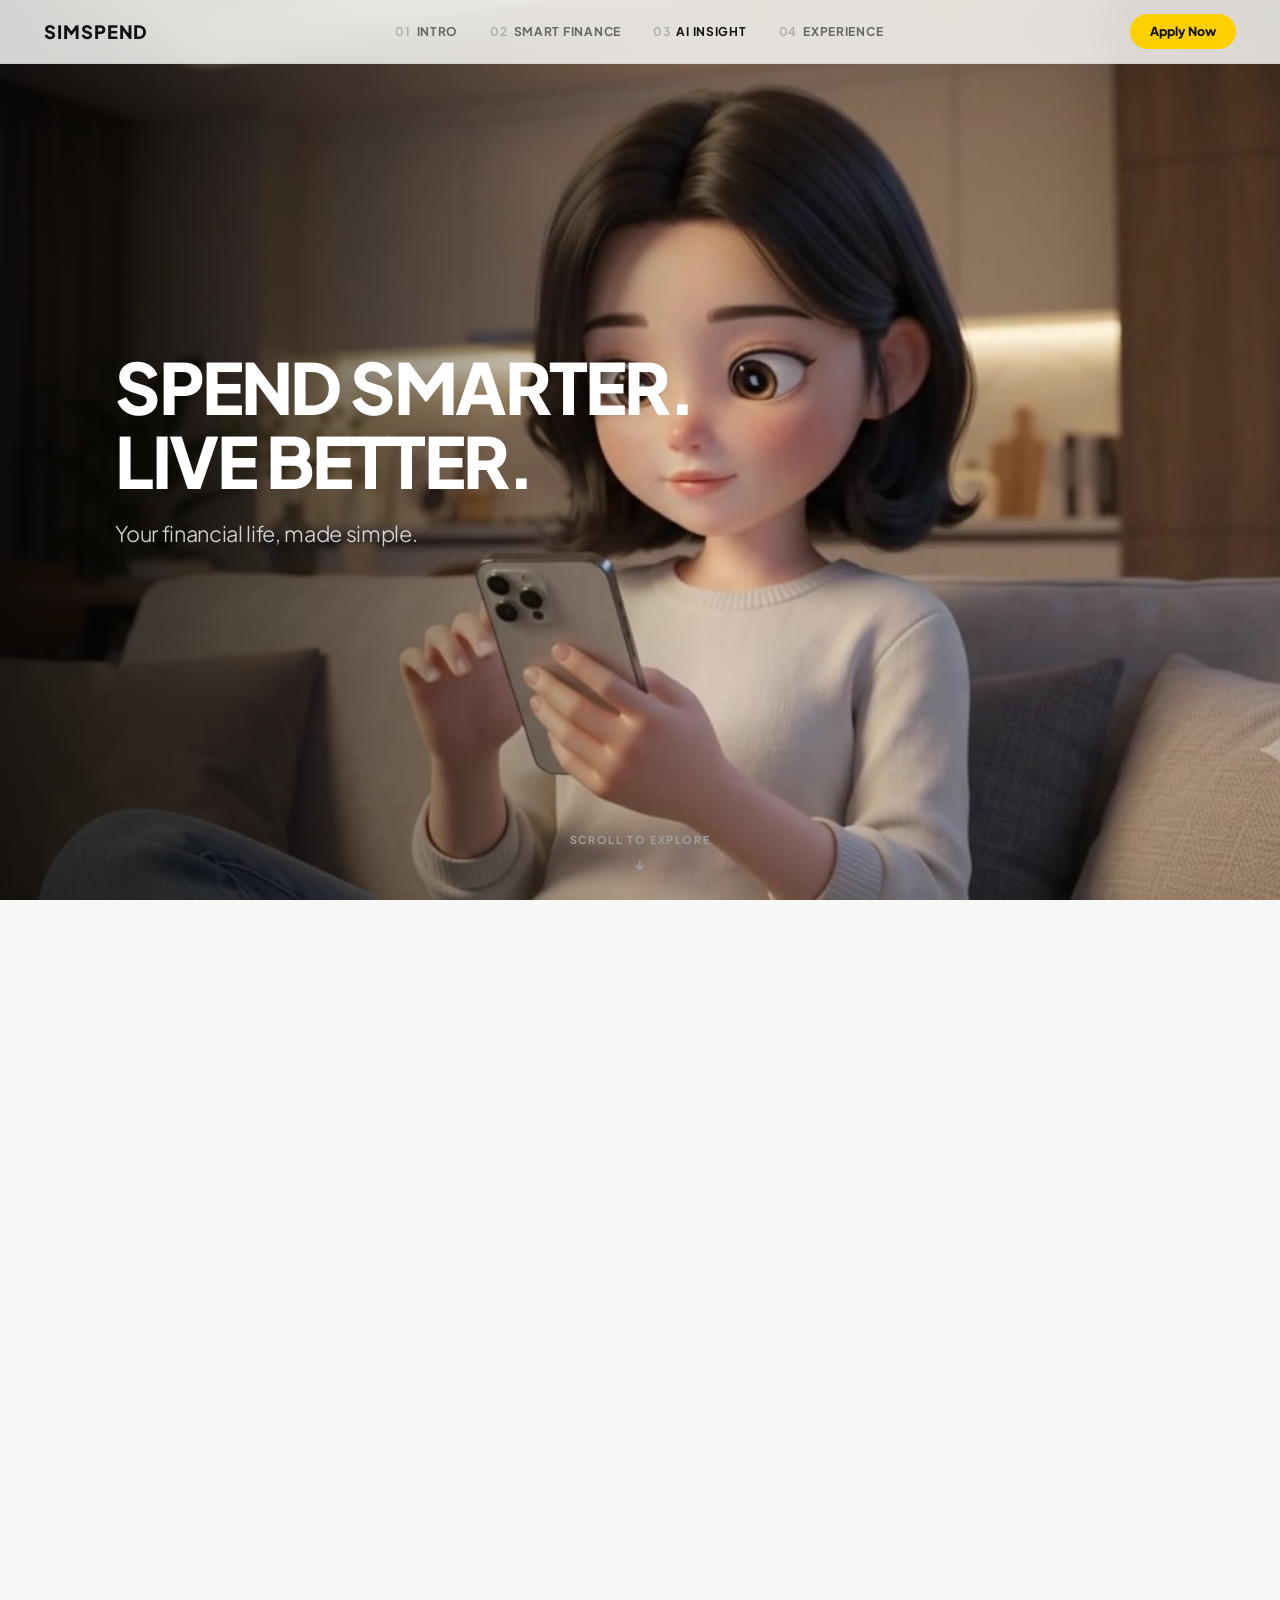
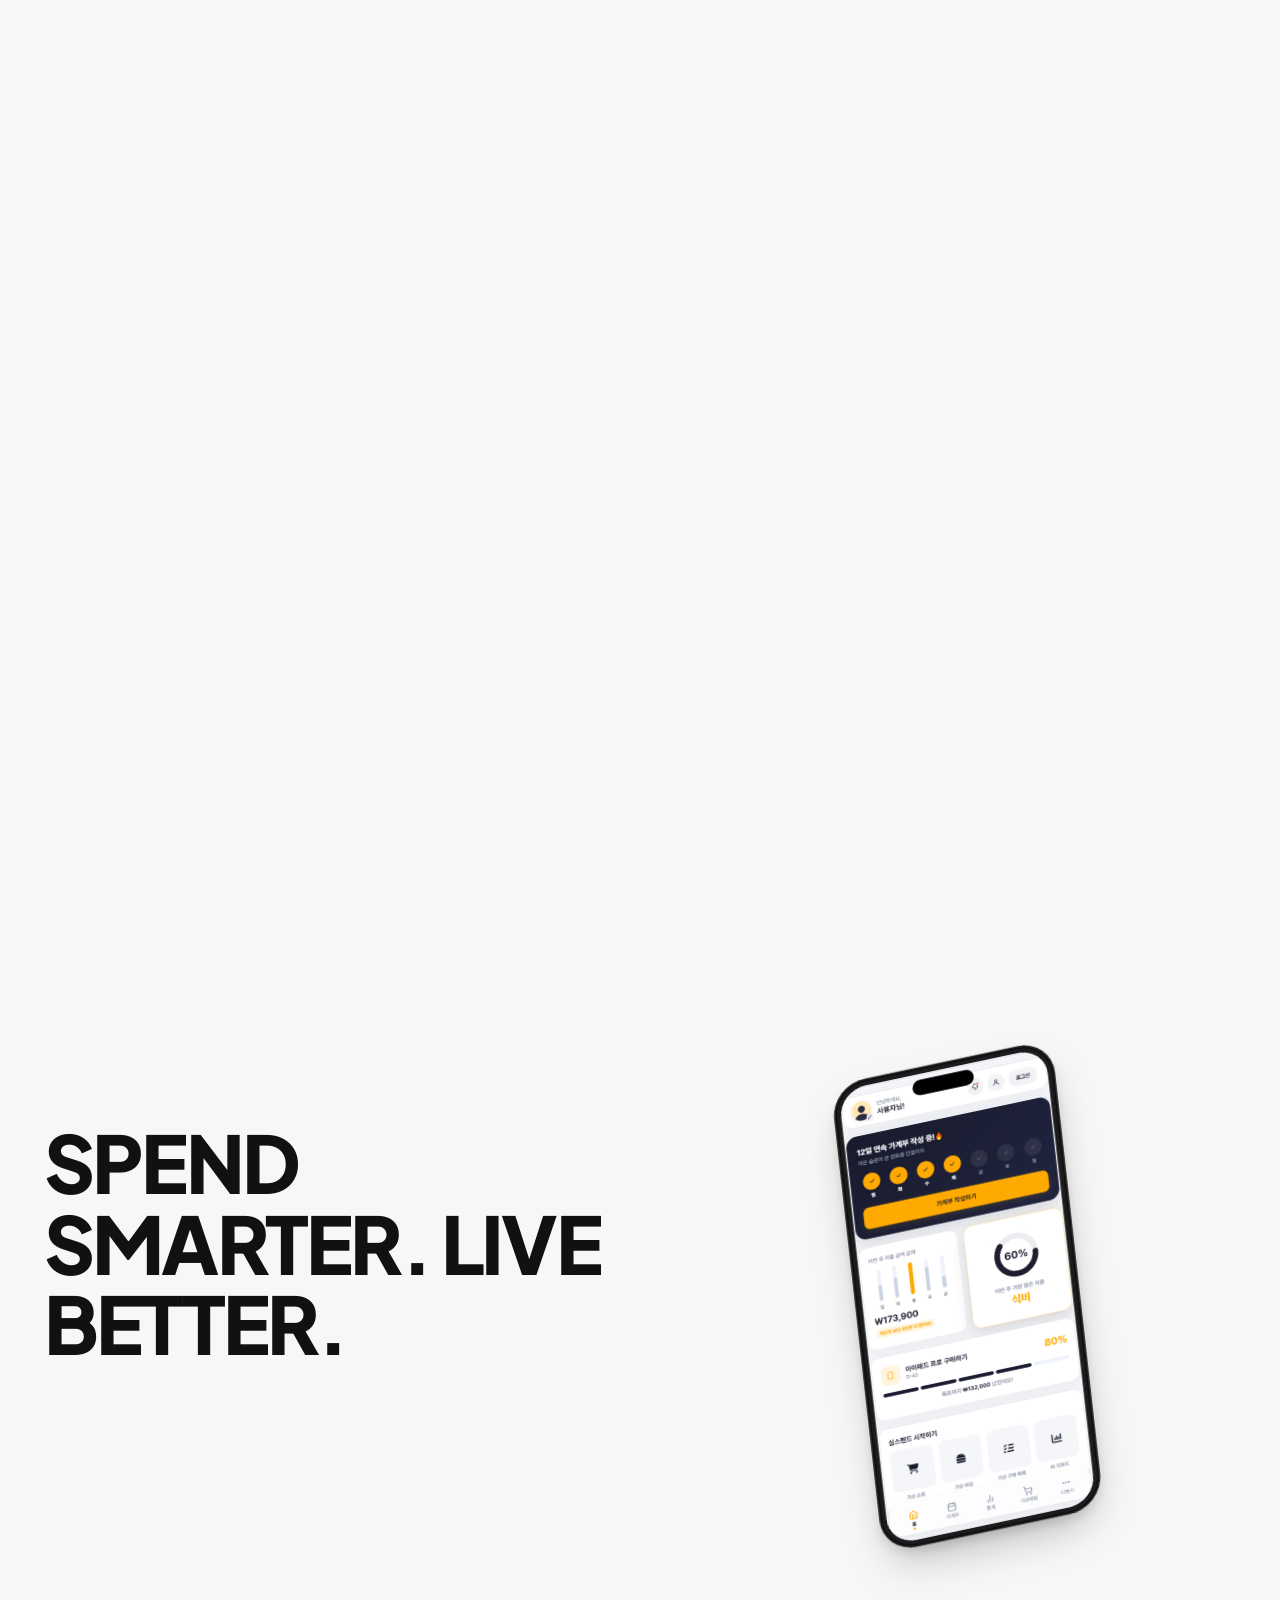
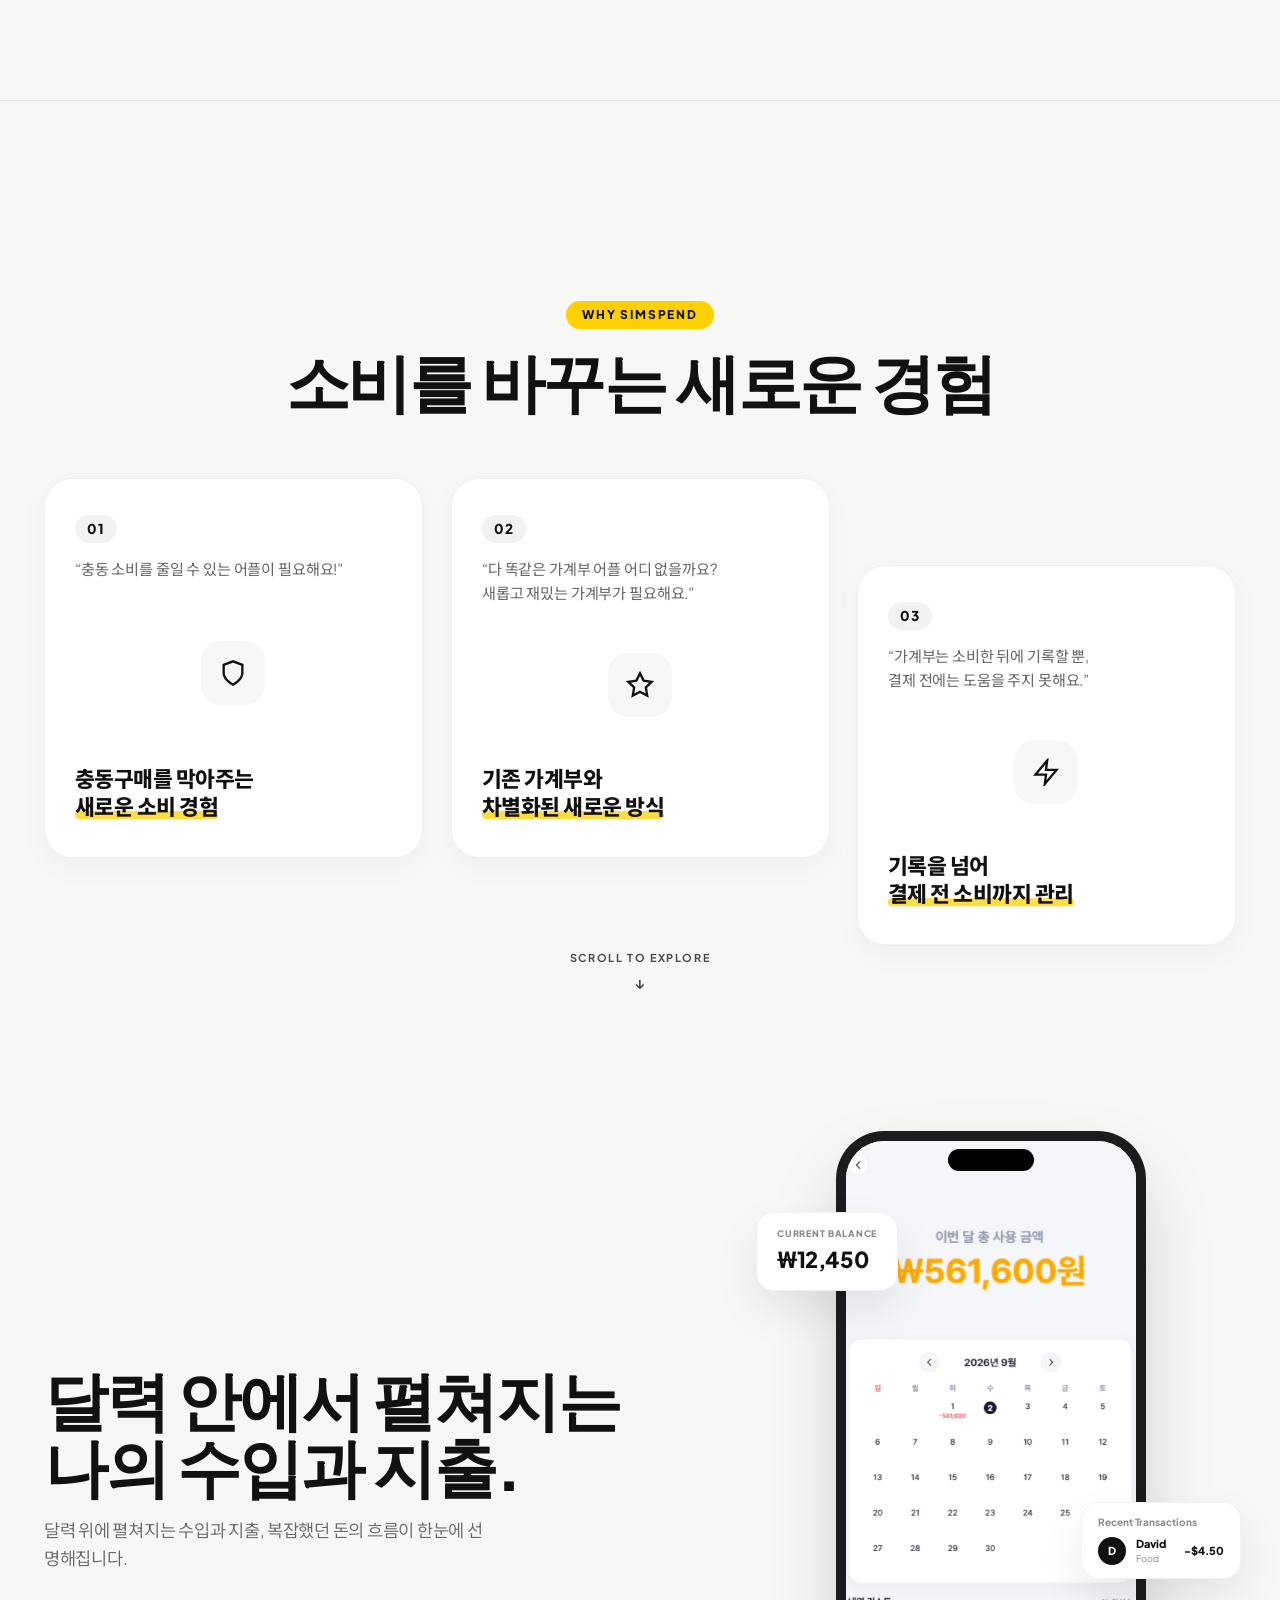
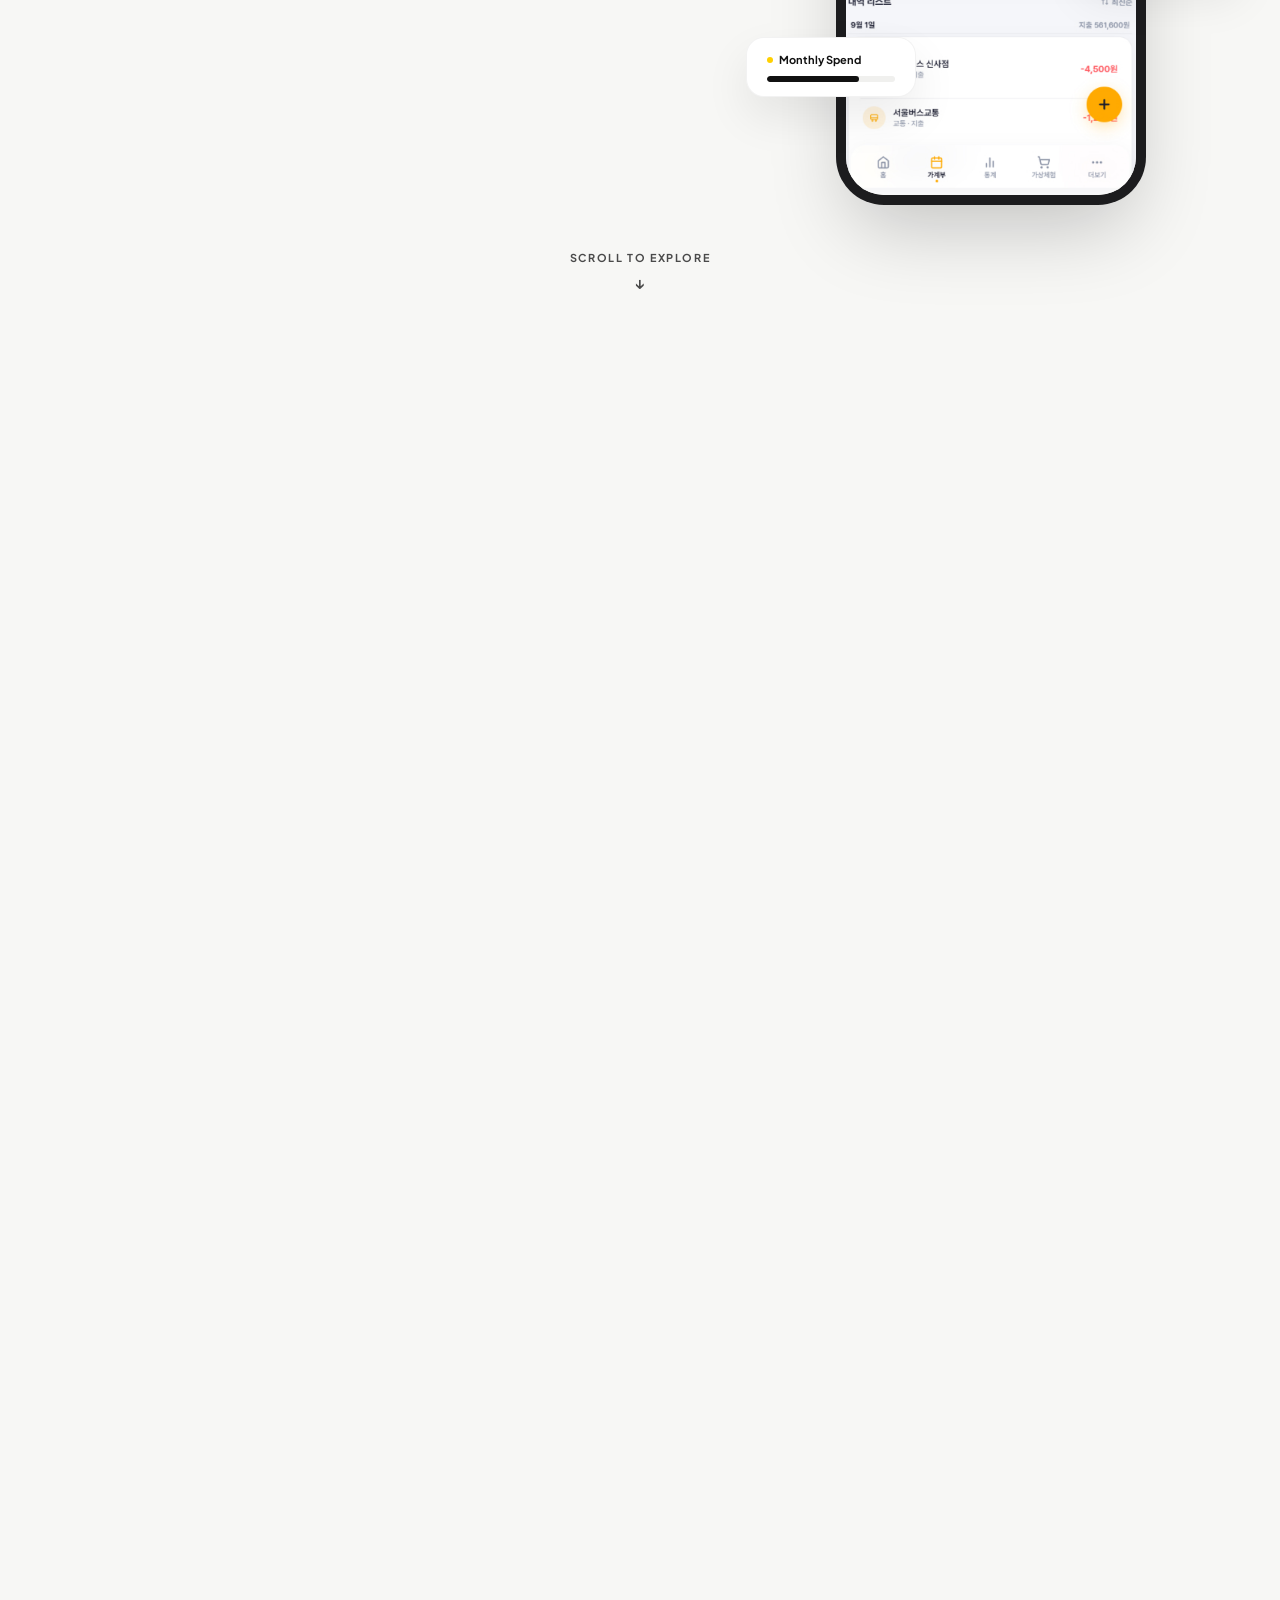
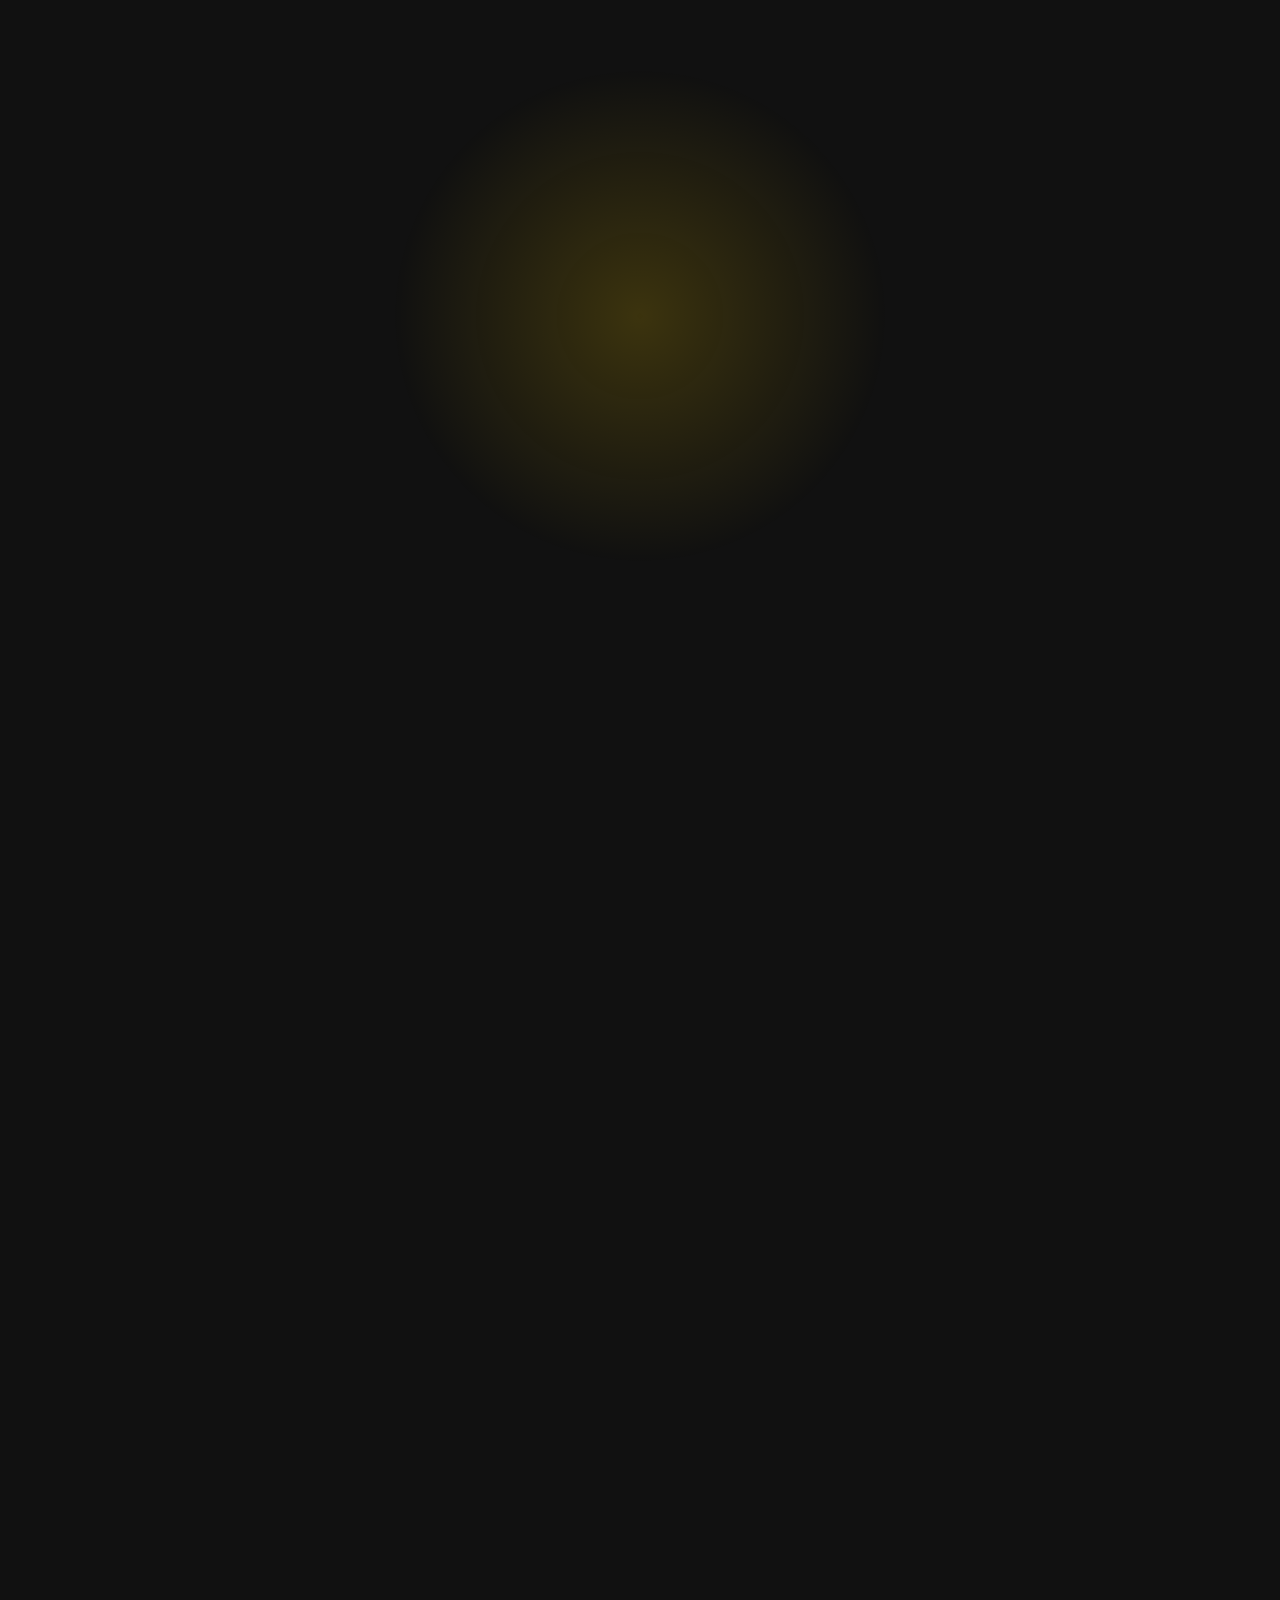
==== commit a01b0343: "Add SCROLL TO EXPLORE indicators to major sections" ====
--- a/index.html
+++ b/index.html
@@ -152,6 +152,10 @@
         </div>
       </div>
     </div>
+    <div class="scroll-explore theme-dark">
+      <span>SCROLL TO EXPLORE</span>
+      <div class="scroll-arrow">↓</div>
+    </div>
   </section>
 
   <!-- 03. OVERVIEW SECTION -->
@@ -356,6 +360,10 @@
         </div>
 
       </div>
+      <div class="scroll-explore theme-dark" id="overview-scroll-explore">
+        <span>SCROLL TO EXPLORE</span>
+        <div class="scroll-arrow">↓</div>
+      </div>
     </div>
   </section>
 
@@ -374,7 +382,17 @@
           <div class="insight-radial-glow"></div>
 
           <div class="insight-fan-wrapper">
-            <!-- 04.png (Outermost Left - 3rd Fan-out) -->
+            <!-- 10.jpg (Outermost Left - 4th Fan-out) -->
+            <div class="insight-fan-item fan-left-4">
+              <div class="phone-device insight-phone">
+                <div class="phone-island"></div>
+                <div class="phone-screen">
+                  <img src="design/10.jpg" alt="Insight Screen 10" class="insight-phone-img">
+                </div>
+              </div>
+            </div>
+
+            <!-- 04.png (Outer Left - 3rd Fan-out) -->
             <div class="insight-fan-item fan-left-3">
               <div class="phone-device insight-phone">
                 <div class="phone-island"></div>
@@ -434,7 +452,7 @@
               </div>
             </div>
 
-            <!-- 03.png (Outermost Right - 3rd Fan-out) -->
+            <!-- 03.png (Outer Right - 3rd Fan-out) -->
             <div class="insight-fan-item fan-right-3">
               <div class="phone-device insight-phone">
                 <div class="phone-island"></div>
@@ -443,11 +461,25 @@
                 </div>
               </div>
             </div>
+
+            <!-- 09.jpg (Outermost Right - 4th Fan-out) -->
+            <div class="insight-fan-item fan-right-4">
+              <div class="phone-device insight-phone">
+                <div class="phone-island"></div>
+                <div class="phone-screen">
+                  <img src="design/09.jpg" alt="Insight Screen 09" class="insight-phone-img">
+                </div>
+              </div>
+            </div>
           </div>
 
         </div>
 
         <p class="insight-footer-text">Understand your spending. Make better decisions.</p>
+      </div>
+      <div class="scroll-explore theme-light" id="insight-scroll-explore">
+        <span>SCROLL TO EXPLORE</span>
+        <div class="scroll-arrow">↓</div>
       </div>
     </div>
   </section>
--- a/style.css
+++ b/style.css
@@ -285,6 +285,24 @@
   50% { transform: translateY(6px); }
 }
 
+/* Reusable theme variations for section scroll indicators */
+.scroll-explore.theme-dark {
+  color: #4A4A4A;
+}
+
+.scroll-explore.theme-light {
+  color: rgba(255, 255, 255, 0.85);
+}
+
+.scroll-explore.theme-yellow {
+  color: #111111;
+}
+
+#insight-scroll-explore {
+  z-index: 25;
+}
+
+
 
 /* ==========================================================================
    IPHONE MOCKUP VECTOR SYSTEM
@@ -1137,6 +1155,11 @@
 
 .fan-left-3, .fan-right-3 {
   z-index: 4;
+  opacity: 0;
+}
+
+.fan-left-4, .fan-right-4 {
+  z-index: 2;
   opacity: 0;
 }
 
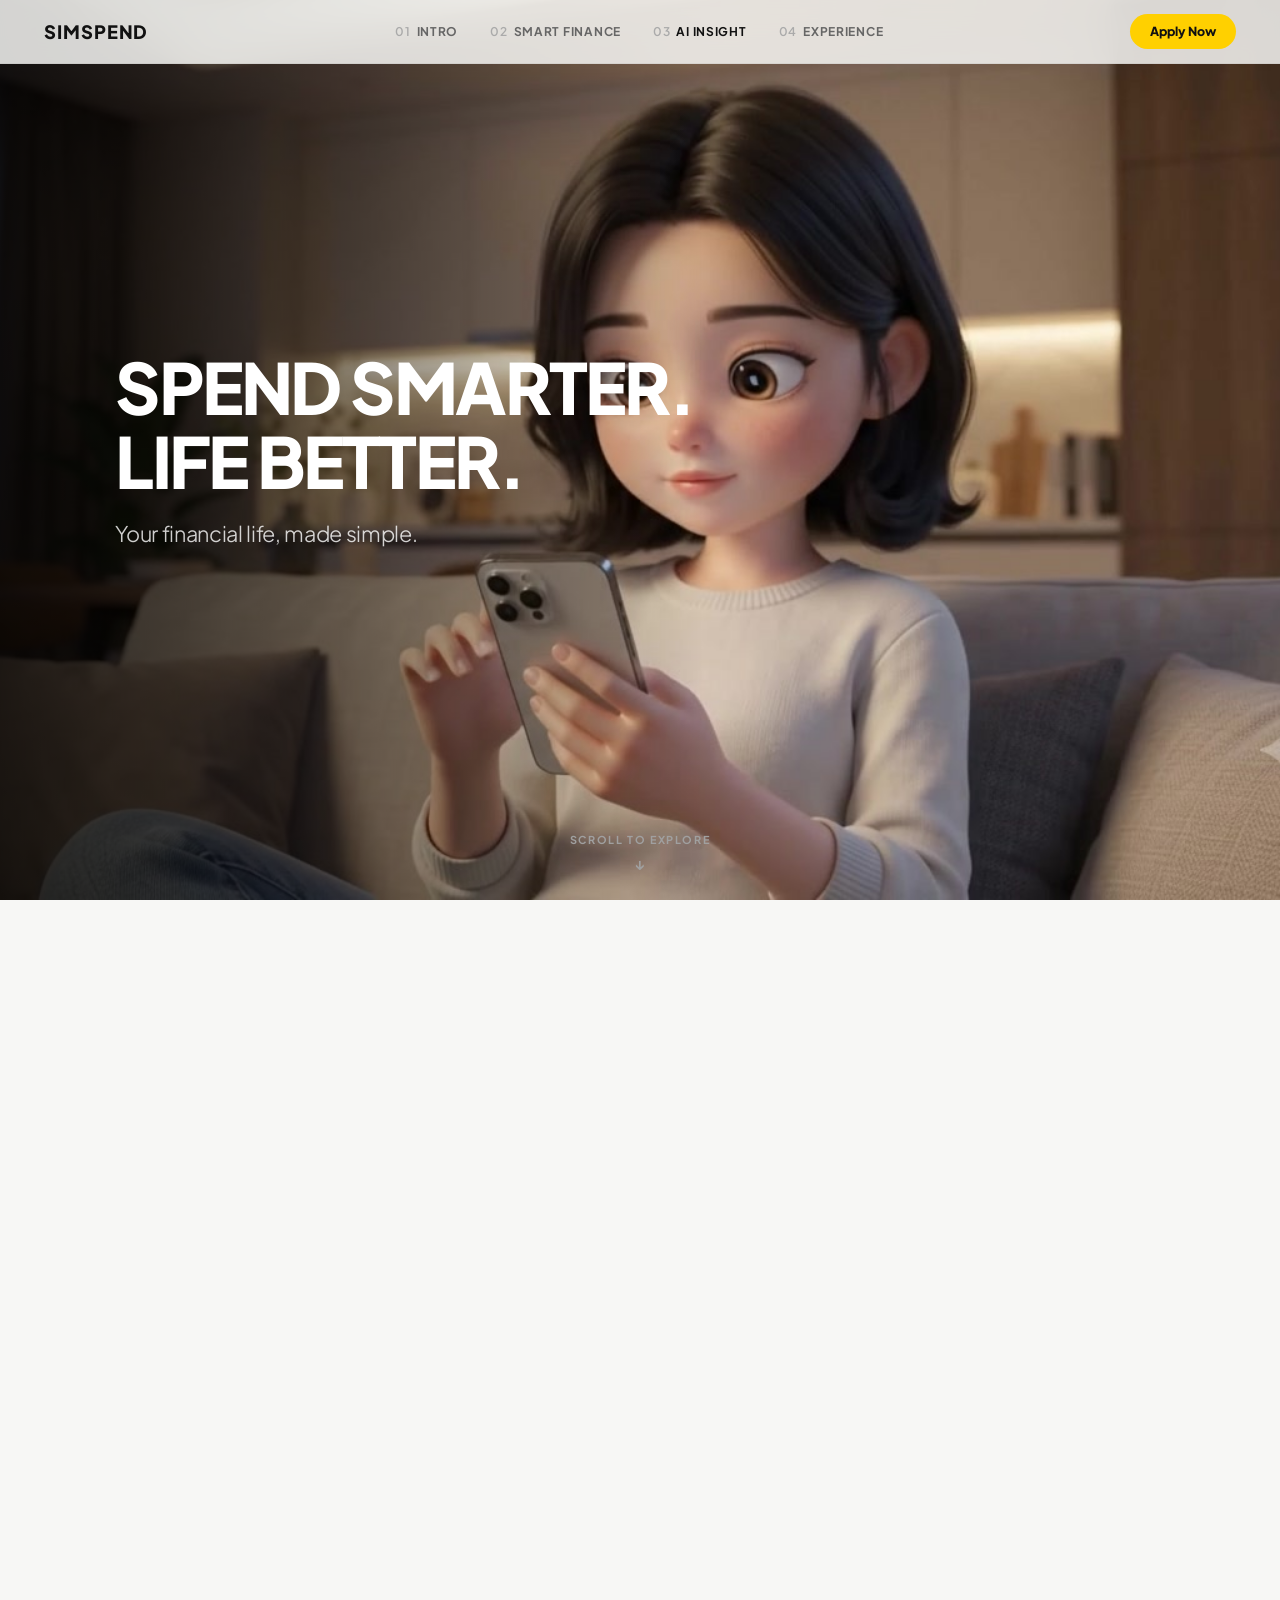
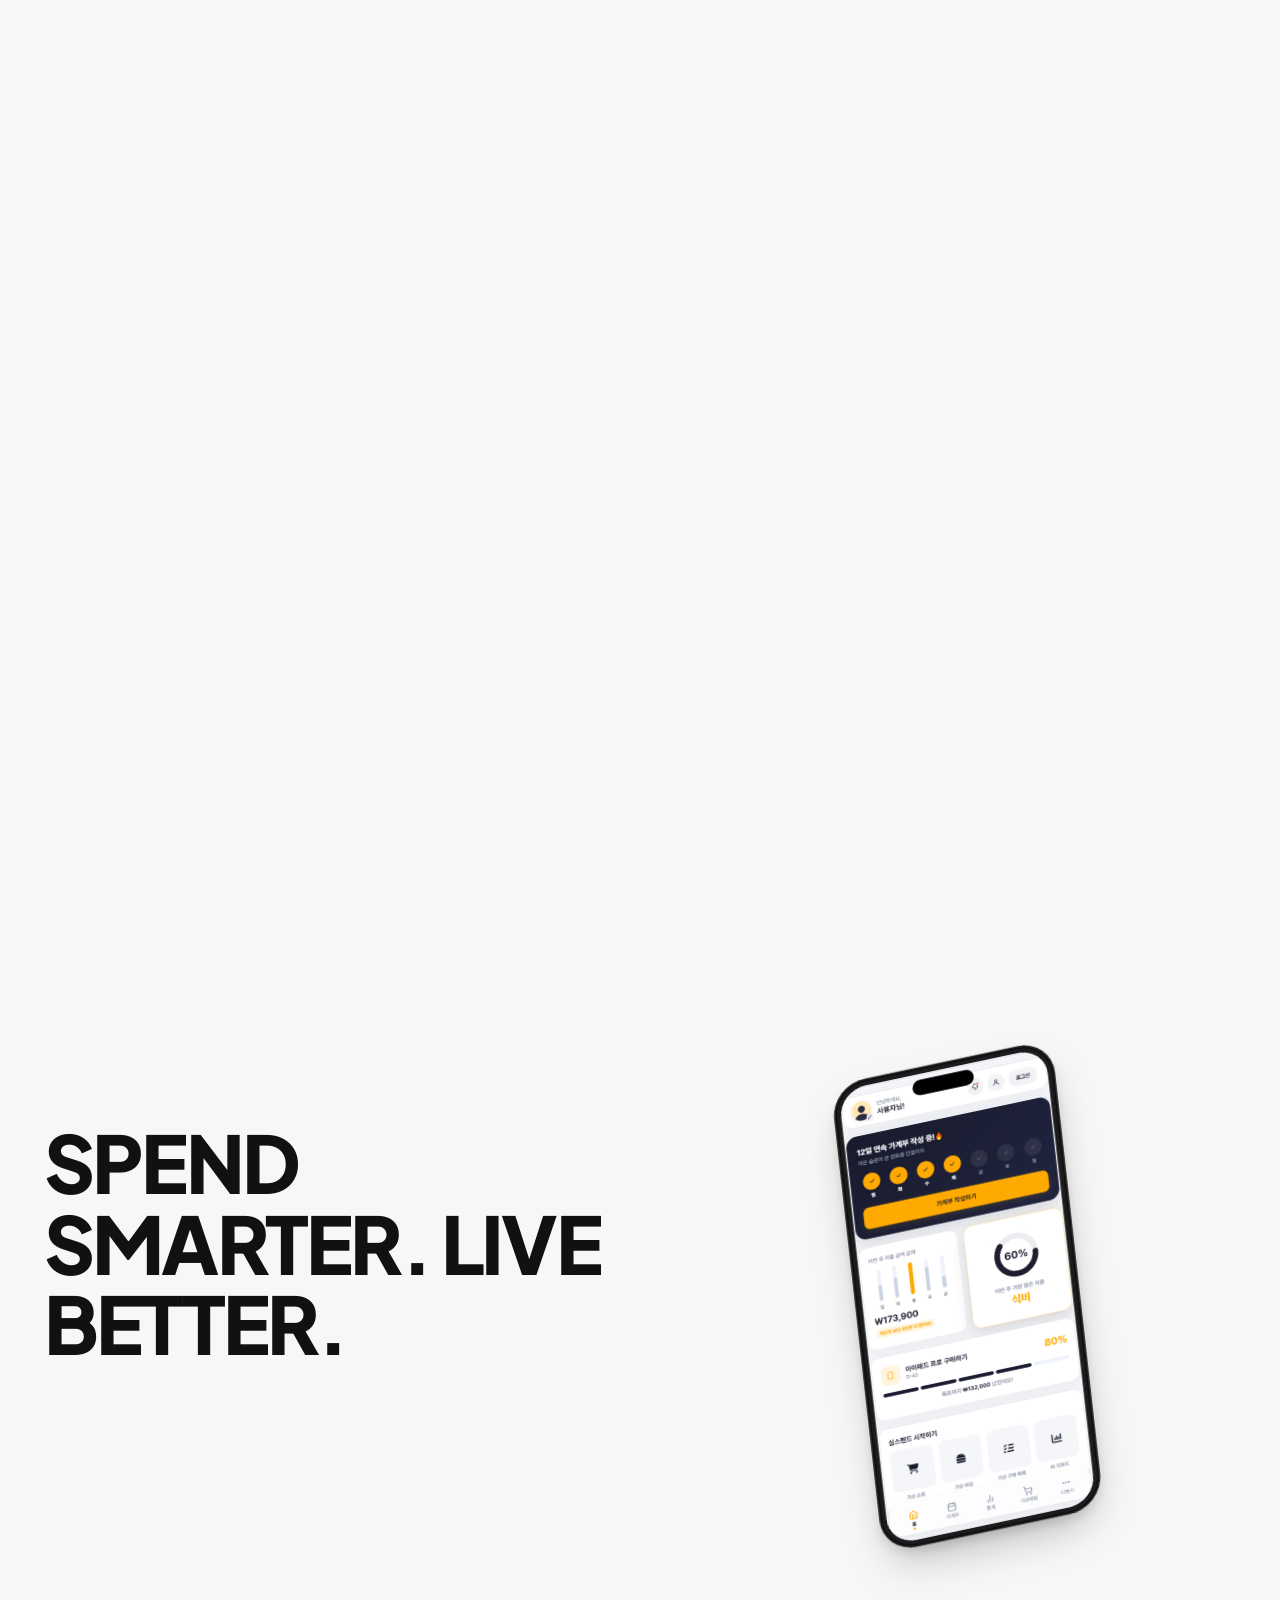
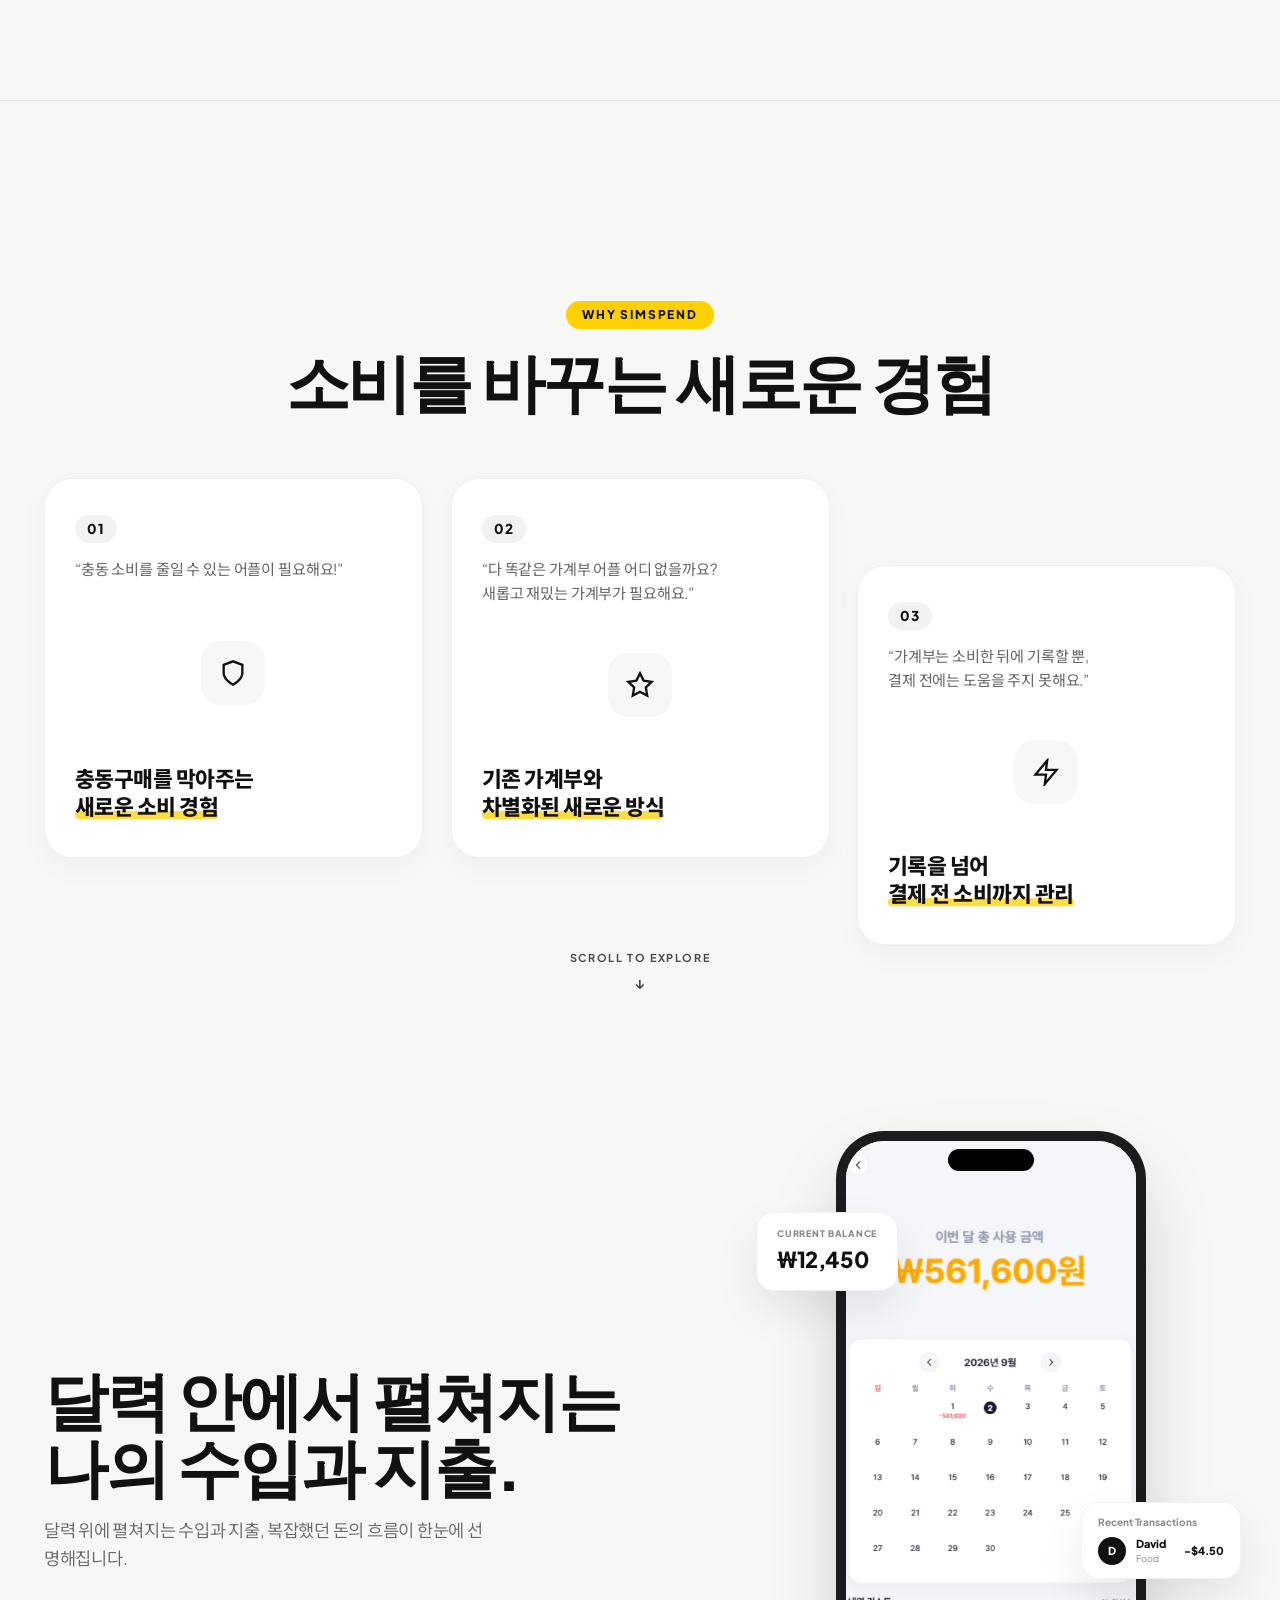
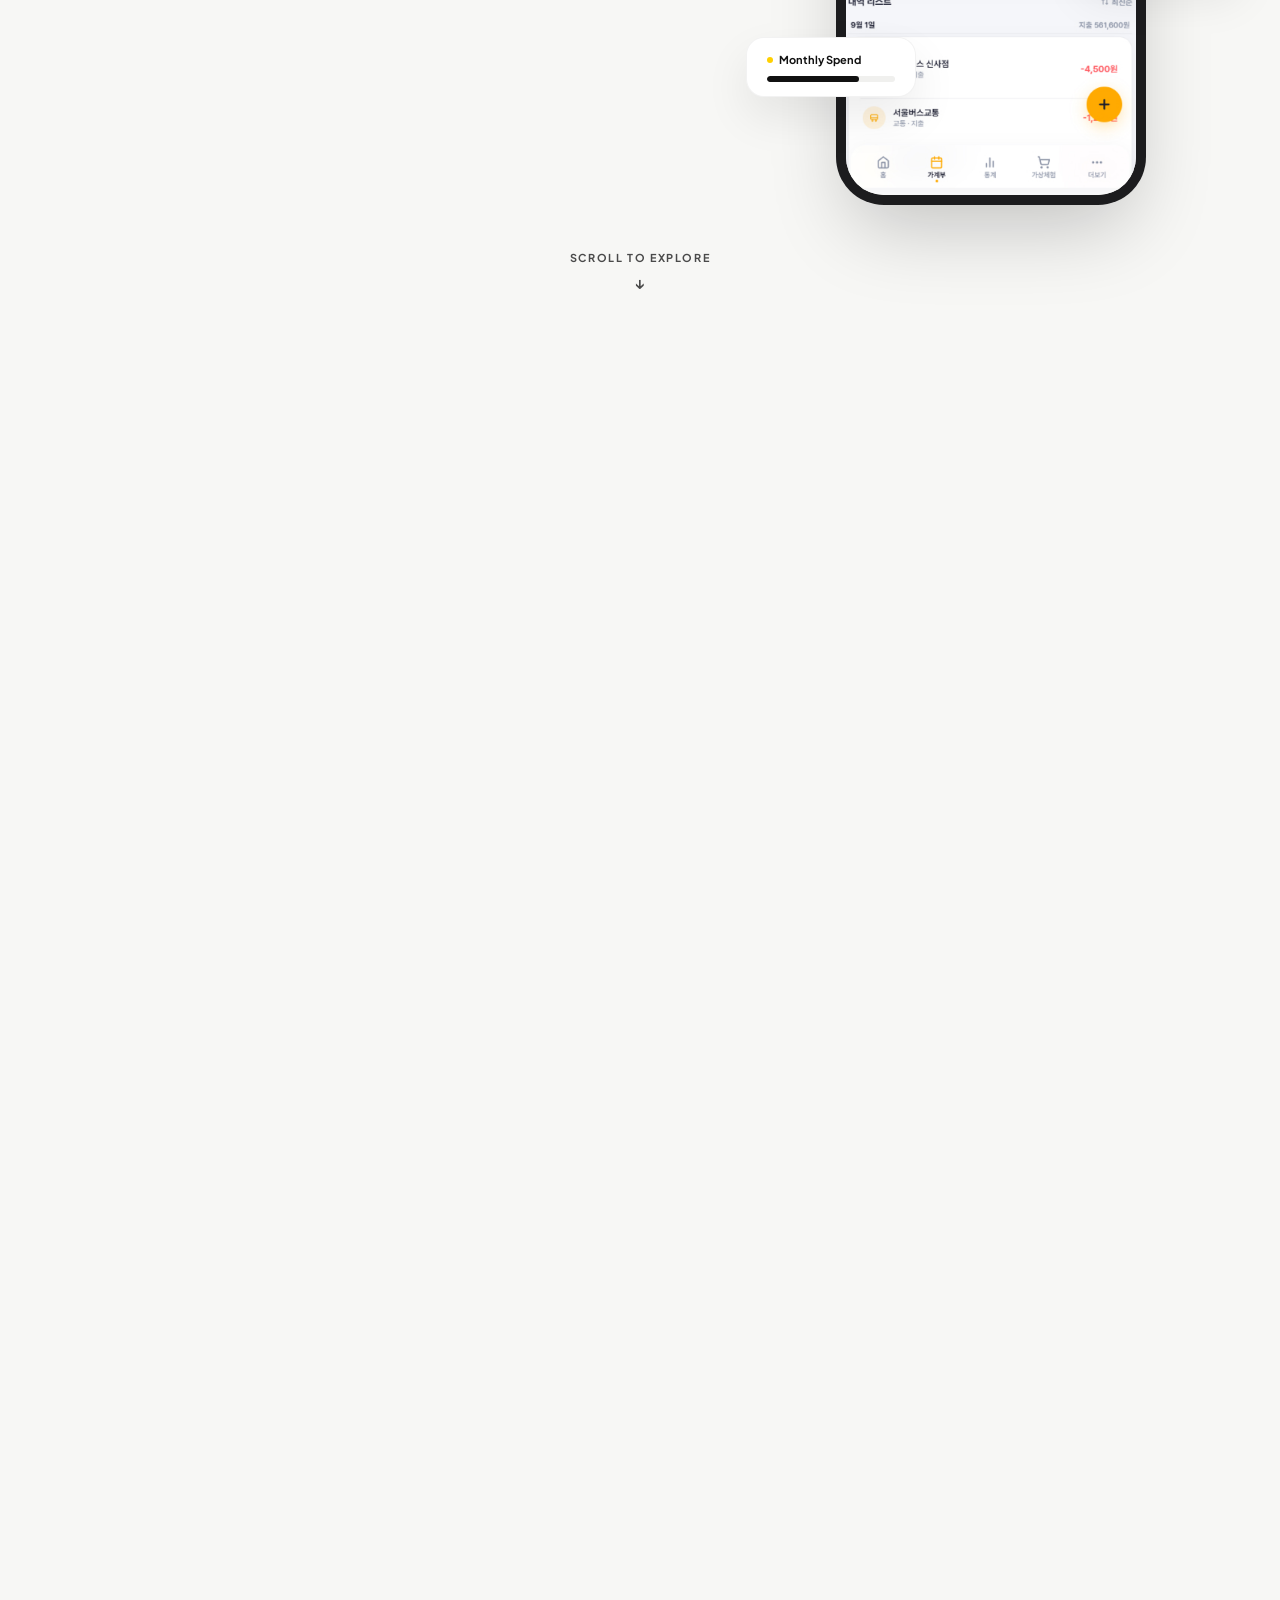
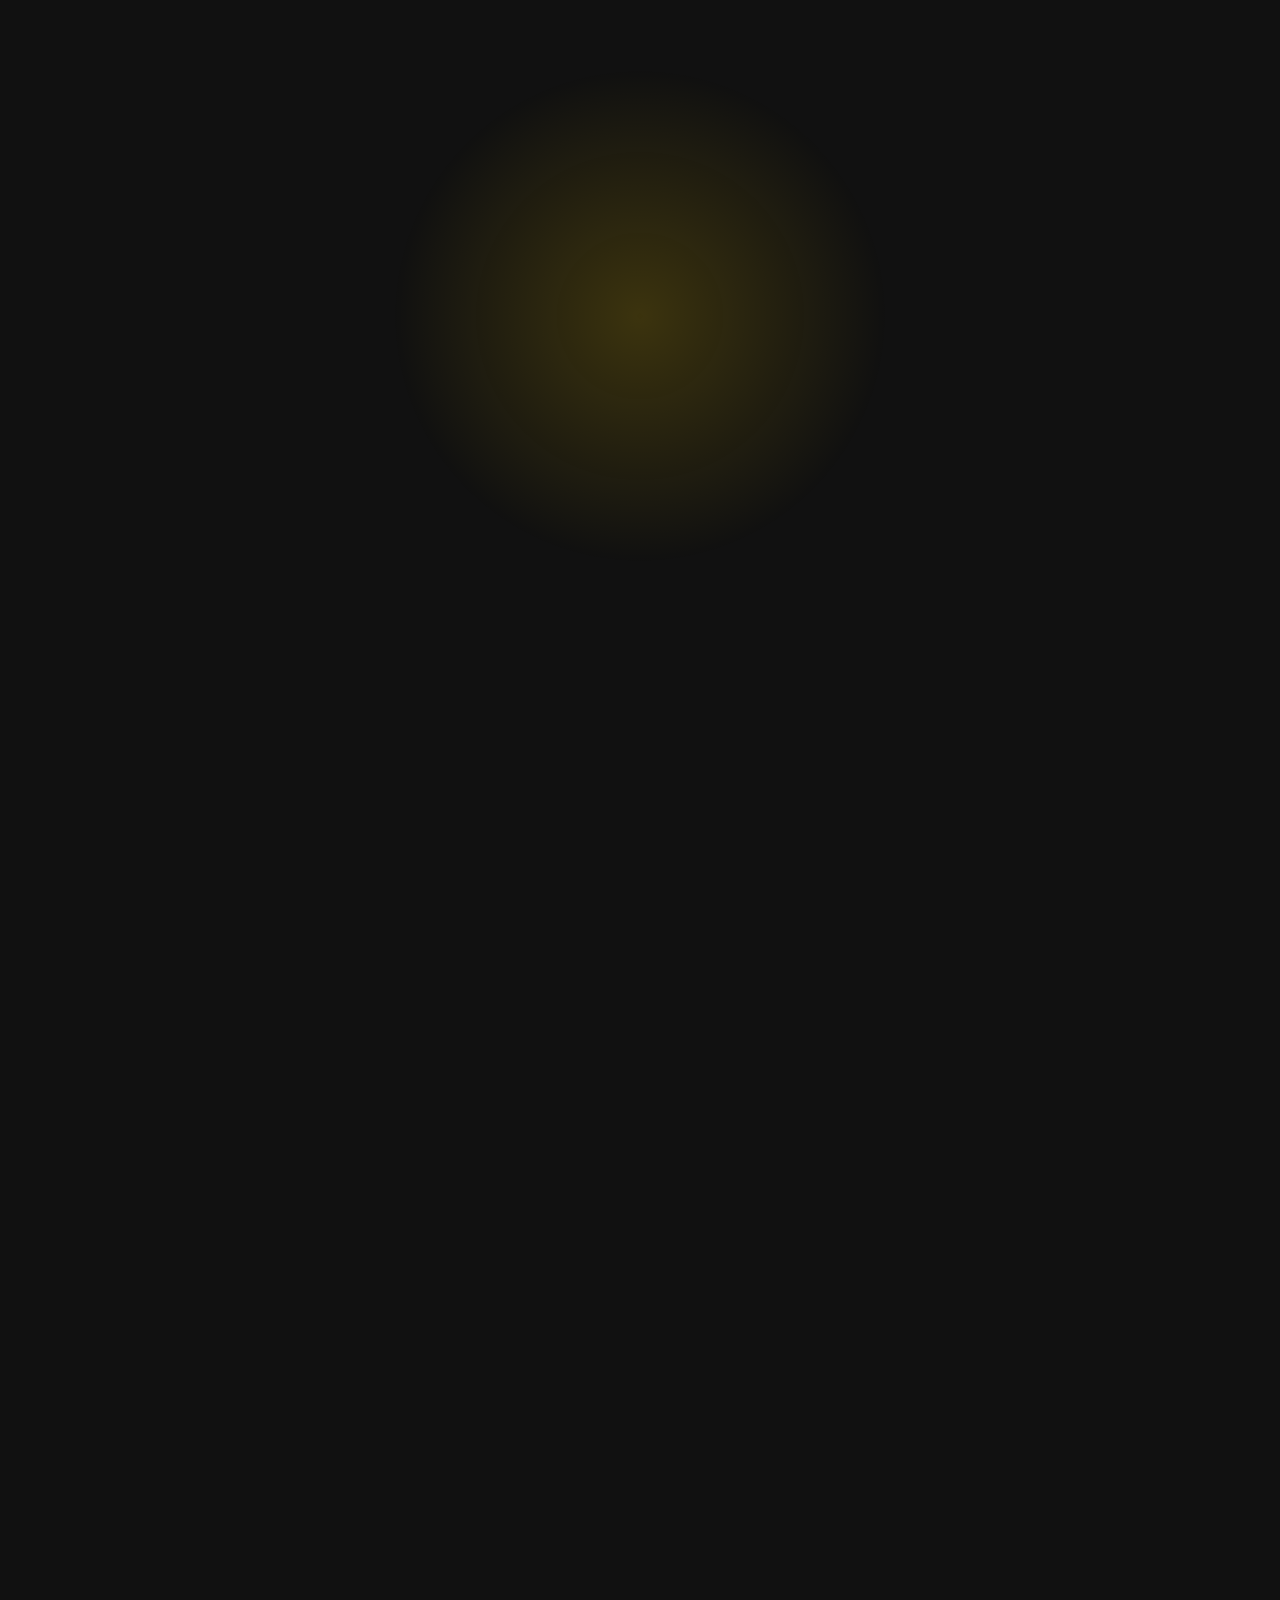
==== commit e38668d3: "Update hero text from LIVE BETTER to LIFE BETTER" ====
--- a/index.html
+++ b/index.html
@@ -39,7 +39,7 @@
       <div class="hero-copy-container" id="hero-copy-container">
         <h1 class="scroll-hero-title">
           SPEND SMARTER.<br>
-          LIVE BETTER.
+          LIFE BETTER.
         </h1>
         <p class="scroll-hero-subtitle">Your financial life, made simple.</p>
       </div>
